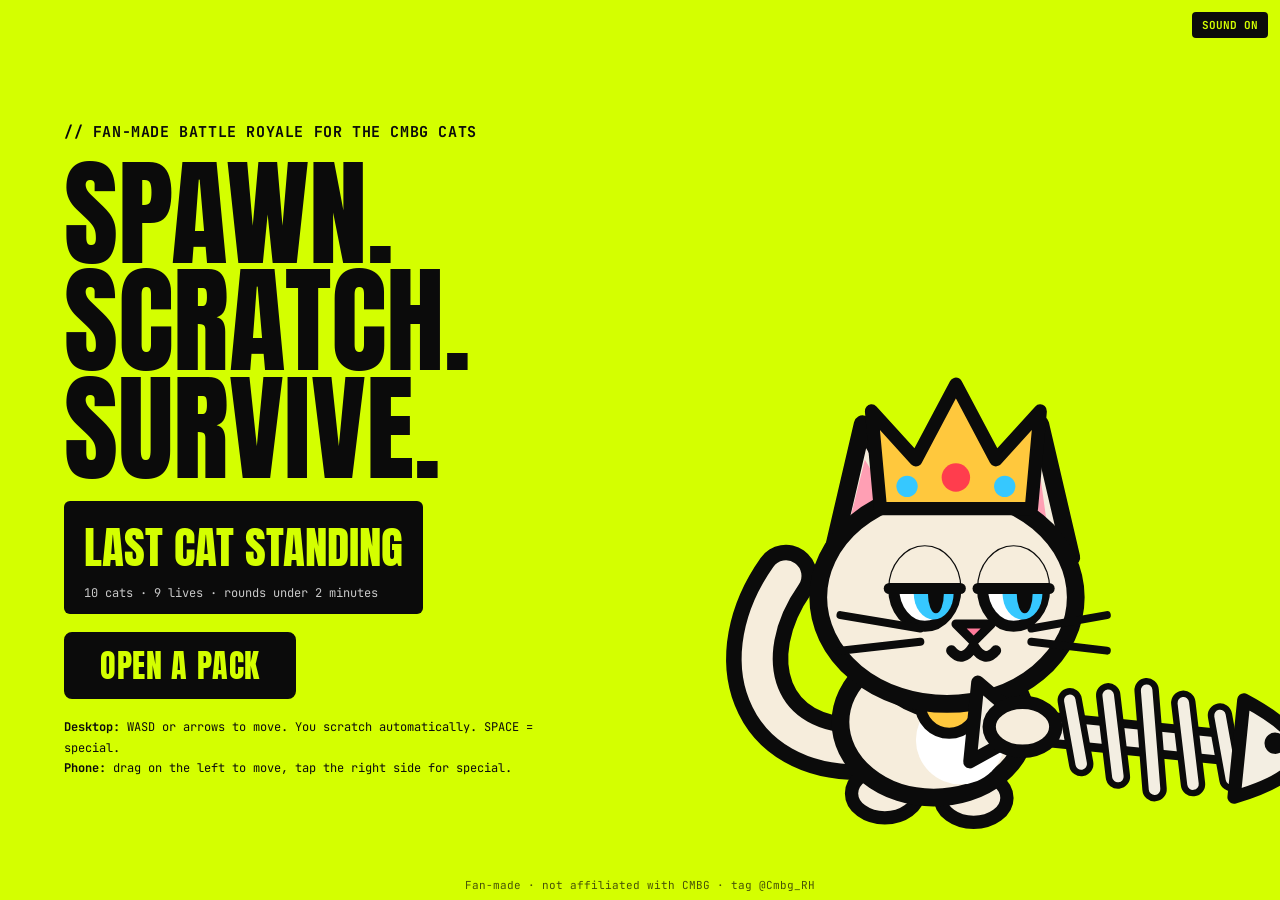
==== index.html @ 91d58e9b "Playable game: pack reveal, drop-in, bots, loot, hazards, zone, share" ====
<!doctype html>
<html lang="en">
<head>
<meta charset="utf-8">
<meta name="viewport" content="width=device-width,initial-scale=1,viewport-fit=cover,user-scalable=no">
<title>Last Cat Standing</title>
<meta name="description" content="Fan-made browser battle royale for the CMBG cats. Open a pack, drop in, be the last cat standing.">
<meta property="og:title" content="CMBG: Last Cat Standing (fan-made)">
<meta property="og:description" content="10 cats. 9 lives. 90-second rounds. Free in your browser, no wallet.">
<meta name="theme-color" content="#0b0b0b">
<link rel="icon" href="data:image/svg+xml,%3Csvg xmlns='http://www.w3.org/2000/svg' viewBox='0 0 64 64'%3E%3Crect width='64' height='64' rx='14' fill='%230b0b0b'/%3E%3Cellipse cx='32' cy='40' rx='12' ry='10' fill='%23d4ff00'/%3E%3Ccircle cx='18' cy='26' r='5' fill='%23d4ff00'/%3E%3Ccircle cx='27' cy='18' r='5' fill='%23d4ff00'/%3E%3Ccircle cx='37' cy='18' r='5' fill='%23d4ff00'/%3E%3Ccircle cx='46' cy='26' r='5' fill='%23d4ff00'/%3E%3C/svg%3E">
<link rel="preconnect" href="https://fonts.googleapis.com">
<link rel="preconnect" href="https://fonts.gstatic.com" crossorigin>
<link href="https://fonts.googleapis.com/css2?family=Anton&family=JetBrains+Mono:wght@500;700&display=swap" rel="stylesheet">
<style>
:root{--lime:#d4ff00;--ink:#0b0b0b;--ink2:#1b1b1b;--muted:#c9c9c9;--red:#ff3d4d;--display:'Anton',Impact,'Arial Narrow',sans-serif;--mono:'JetBrains Mono',Consolas,monospace}
*{box-sizing:border-box}
html,body{margin:0;height:100%;background:var(--ink);color:#fff;overflow:hidden;font-family:var(--mono);-webkit-user-select:none;user-select:none;touch-action:none;-webkit-tap-highlight-color:transparent}
#game{position:fixed;inset:0;width:100vw;height:100vh;display:block}
.screen{position:fixed;inset:0;display:flex;z-index:5}
.hidden{display:none!important}
button{font:inherit}
.btn{font-family:var(--display);font-size:clamp(24px,3.6vh,34px);padding:12px 32px;border-radius:8px;cursor:pointer;border:4px solid var(--ink);letter-spacing:.02em;line-height:1.1}
.btn:active{transform:scale(.96)}
.btn.ink{background:var(--ink);color:var(--lime)}
.btn.lime{background:var(--lime);color:var(--ink);border-color:var(--lime)}
.btn.outline{background:transparent;color:var(--lime);border-color:var(--lime)}
#menu{background:var(--lime);color:var(--ink);overflow:hidden}
.menu-wrap{position:relative;z-index:2;padding:clamp(18px,5vw,72px);display:flex;flex-direction:column;justify-content:center;align-items:flex-start;gap:clamp(10px,2vh,18px);max-width:820px}
.kicker{font-weight:700;font-size:clamp(11px,1.3vw,15px);letter-spacing:.04em}
h1{font-family:var(--display);font-weight:400;font-size:clamp(60px,13vh,168px);line-height:.92;margin:0}
.title-box{background:var(--ink);color:var(--lime);padding:12px 20px;border-radius:6px}
.title-box b{display:block;font-family:var(--display);font-weight:400;font-size:clamp(28px,5vh,54px)}
.title-box span{color:var(--muted);font-size:12px}
.how{font-size:12px;line-height:1.7;margin:0;max-width:520px}
#hero{position:absolute;right:0;bottom:0;width:min(52vw,92vh);height:min(52vw,92vh);z-index:1;pointer-events:none}
.foot{position:absolute;left:0;right:0;bottom:8px;text-align:center;font-size:11px;opacity:.7;z-index:2}
@media (max-aspect-ratio:1/1){
 .menu-wrap{justify-content:flex-start;padding-top:7vh}
 h1{font-size:clamp(52px,15vw,120px)}
 #hero{width:62vw;height:62vw;right:-4vw;bottom:3vh}
}
#pack{background:var(--ink);flex-direction:column;align-items:center;justify-content:center;gap:6px;padding:12px}
#pack h2{font-family:var(--display);font-weight:400;font-size:clamp(32px,6vh,62px);margin:0;color:var(--lime);text-align:center;line-height:1}
#stage{width:min(86vw,54vh);aspect-ratio:600/780;cursor:pointer}
#packInfo{text-align:center;display:flex;flex-direction:column;align-items:center;gap:10px;max-width:460px}
#packInfo p{margin:0;color:var(--muted);font-size:13px;line-height:1.6}
#end{background:rgba(11,11,11,.66);align-items:center;justify-content:center;padding:12px}
.end-card{background:var(--ink2);border:2px solid #2e2e2e;border-radius:14px;padding:clamp(16px,4vw,34px);text-align:center;width:min(94vw,620px)}
#endTitle{font-family:var(--display);font-weight:400;font-size:clamp(42px,9vw,86px);line-height:.95;margin:0}
#endSub{font-family:var(--display);font-weight:400;font-size:clamp(28px,6vw,52px);margin:4px 0 14px;color:var(--lime)}
.stats{display:grid;grid-template-columns:repeat(4,minmax(0,1fr));gap:8px;margin-bottom:12px}
.stat{background:var(--ink);border:1px solid #333;border-radius:8px;padding:10px 8px;text-align:left}
.stat small{display:block;color:var(--muted);font-size:11px;font-weight:700}
.stat b{font-family:var(--display);font-weight:400;font-size:clamp(18px,4vw,32px);white-space:nowrap;overflow:hidden;text-overflow:ellipsis;display:block}
#endCause{color:var(--muted);font-size:13px;margin:0 0 16px;line-height:1.5}
.row{display:flex;gap:10px;justify-content:center;flex-wrap:wrap}
#mute{position:fixed;top:10px;right:10px;z-index:9;background:var(--ink);color:var(--lime);border:2px solid var(--lime);border-radius:6px;padding:6px 10px;font-size:11px;font-weight:700;cursor:pointer}
</style>
</head>
<body>
<canvas id="game"></canvas>

<section id="menu" class="screen">
 <div class="menu-wrap">
  <div class="kicker">// FAN-MADE BATTLE ROYALE FOR THE CMBG CATS</div>
  <h1>SPAWN.<br>SCRATCH.<br>SURVIVE.</h1>
  <div class="title-box"><b>LAST CAT STANDING</b><span>10 cats · 9 lives · rounds under 2 minutes</span></div>
  <button id="btnPlay" class="btn ink">OPEN A PACK</button>
  <p class="how"><b>Desktop:</b> WASD or arrows to move. You scratch automatically. SPACE = special.<br><b>Phone:</b> drag on the left to move, tap the right side for special.</p>
 </div>
 <canvas id="hero"></canvas>
 <div class="foot">Fan-made · not affiliated with CMBG · tag @Cmbg_RH</div>
</section>

<section id="pack" class="screen hidden">
 <h2 id="packTitle">TAP THE PACK</h2>
 <canvas id="stage" width="900" height="1170"></canvas>
 <div id="packInfo" class="hidden">
  <p id="fighterDesc"></p>
  <button id="btnDrop" class="btn lime">DROP IN</button>
 </div>
</section>

<section id="end" class="screen hidden">
 <div class="end-card">
  <h2 id="endTitle"></h2>
  <h3 id="endSub"></h3>
  <div class="stats" id="endStats"></div>
  <p id="endCause"></p>
  <div class="row">
   <button id="btnShare" class="btn lime">SHARE ON X</button>
   <button id="btnAgain" class="btn outline">PLAY AGAIN</button>
  </div>
 </div>
</section>

<button id="mute" aria-label="Toggle sound">SOUND ON</button>
<script src="art.js"></script>
<script src="game.js"></script>
</body>
</html>
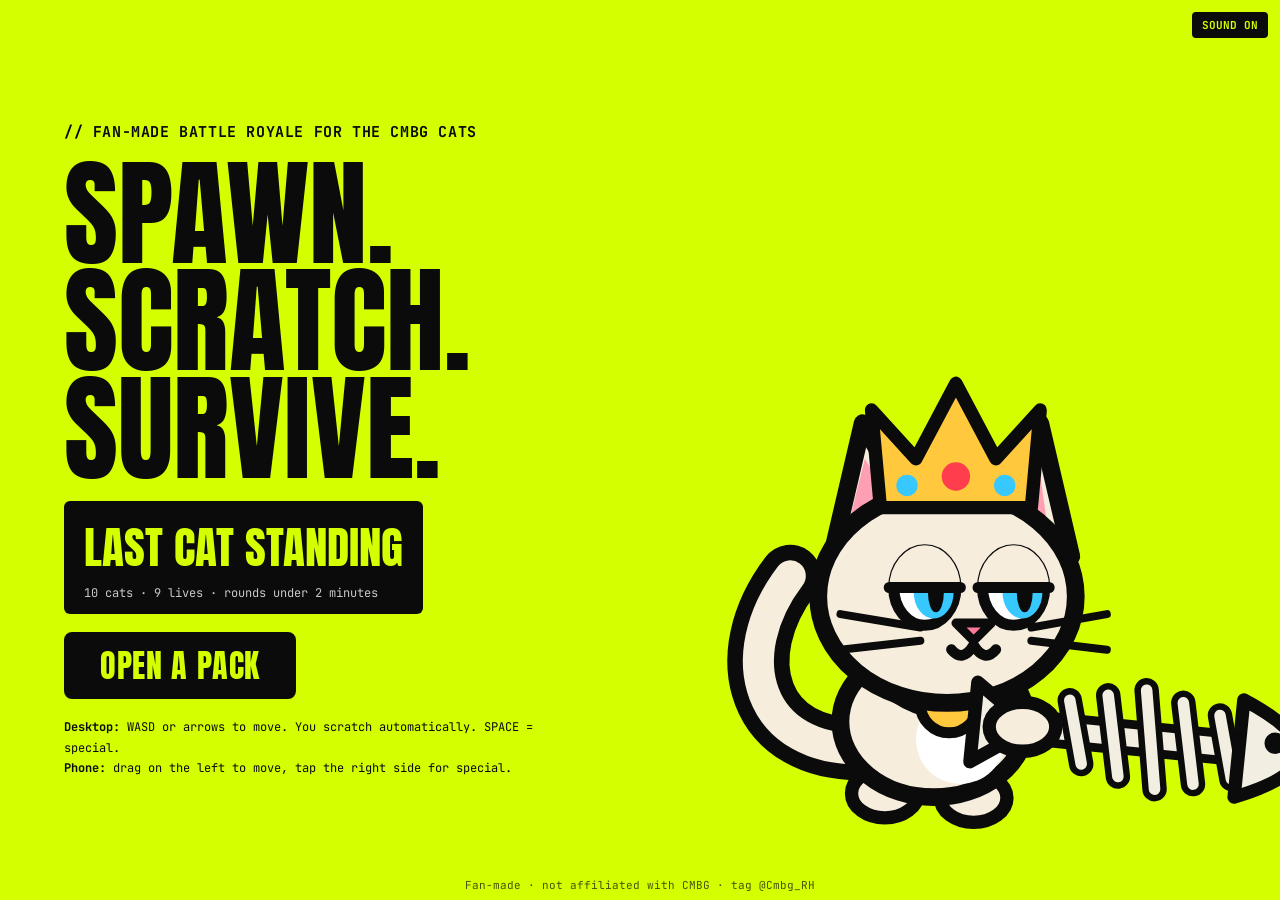
==== commit a59dd1ec: "Add X/OG link preview image and play link" ====
--- a/index.html
+++ b/index.html
@@ -6,7 +6,16 @@
 <title>Last Cat Standing</title>
 <meta name="description" content="Fan-made browser battle royale for the CMBG cats. Open a pack, drop in, be the last cat standing.">
 <meta property="og:title" content="CMBG: Last Cat Standing (fan-made)">
-<meta property="og:description" content="10 cats. 9 lives. 90-second rounds. Free in your browser, no wallet.">
+<meta property="og:description" content="10 cats. 9 lives. Fast rounds. Free in your browser, no wallet.">
+<meta property="og:type" content="website">
+<meta property="og:url" content="https://last-cat-standing.vercel.app/">
+<meta property="og:image" content="https://last-cat-standing.vercel.app/og.png">
+<meta property="og:image:width" content="1200">
+<meta property="og:image:height" content="630">
+<meta name="twitter:card" content="summary_large_image">
+<meta name="twitter:title" content="CMBG: Last Cat Standing (fan-made)">
+<meta name="twitter:description" content="Open a pack, drop in, be the last cat standing. Free in your browser.">
+<meta name="twitter:image" content="https://last-cat-standing.vercel.app/og.png">
 <meta name="theme-color" content="#0b0b0b">
 <link rel="icon" href="data:image/svg+xml,%3Csvg xmlns='http://www.w3.org/2000/svg' viewBox='0 0 64 64'%3E%3Crect width='64' height='64' rx='14' fill='%230b0b0b'/%3E%3Cellipse cx='32' cy='40' rx='12' ry='10' fill='%23d4ff00'/%3E%3Ccircle cx='18' cy='26' r='5' fill='%23d4ff00'/%3E%3Ccircle cx='27' cy='18' r='5' fill='%23d4ff00'/%3E%3Ccircle cx='37' cy='18' r='5' fill='%23d4ff00'/%3E%3Ccircle cx='46' cy='26' r='5' fill='%23d4ff00'/%3E%3C/svg%3E">
 <link rel="preconnect" href="https://fonts.googleapis.com">
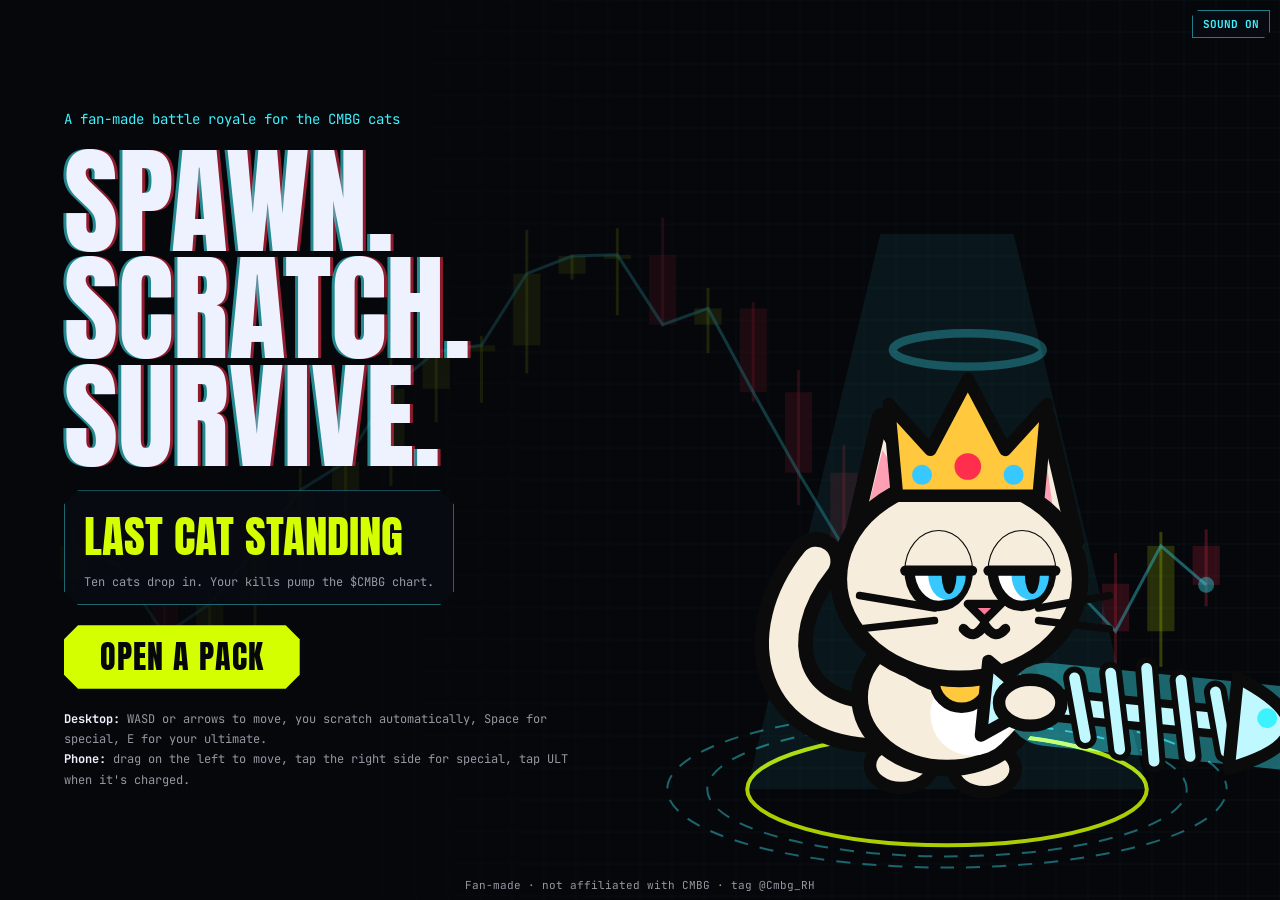
==== commit c262bb8a: "Futuristic redesign: live $CMBG chart arena, drop pods, cyber cats, fighter ultimates, streaks, rada" ====
--- a/index.html
+++ b/index.html
@@ -22,49 +22,51 @@
 <link rel="preconnect" href="https://fonts.gstatic.com" crossorigin>
 <link href="https://fonts.googleapis.com/css2?family=Anton&family=JetBrains+Mono:wght@500;700&display=swap" rel="stylesheet">
 <style>
-:root{--lime:#d4ff00;--ink:#0b0b0b;--ink2:#1b1b1b;--muted:#c9c9c9;--red:#ff3d4d;--display:'Anton',Impact,'Arial Narrow',sans-serif;--mono:'JetBrains Mono',Consolas,monospace}
+:root{--lime:#d4ff00;--void:#06070b;--panel:rgba(8,11,18,.86);--cyan:#3df2ff;--snow:#eef2ff;--muted:rgba(238,242,255,.62);--red:#ff2e4d;--display:'Anton',Impact,'Arial Narrow',sans-serif;--mono:'JetBrains Mono',Consolas,monospace;--cut:polygon(14px 0,calc(100% - 14px) 0,100% 14px,100% calc(100% - 14px),calc(100% - 14px) 100%,14px 100%,0 calc(100% - 14px),0 14px)}
 *{box-sizing:border-box}
-html,body{margin:0;height:100%;background:var(--ink);color:#fff;overflow:hidden;font-family:var(--mono);-webkit-user-select:none;user-select:none;touch-action:none;-webkit-tap-highlight-color:transparent}
+html,body{margin:0;height:100%;background:var(--void);color:var(--snow);overflow:hidden;font-family:var(--mono);-webkit-user-select:none;user-select:none;touch-action:none;-webkit-tap-highlight-color:transparent}
 #game{position:fixed;inset:0;width:100vw;height:100vh;display:block}
 .screen{position:fixed;inset:0;display:flex;z-index:5}
 .hidden{display:none!important}
 button{font:inherit}
-.btn{font-family:var(--display);font-size:clamp(24px,3.6vh,34px);padding:12px 32px;border-radius:8px;cursor:pointer;border:4px solid var(--ink);letter-spacing:.02em;line-height:1.1}
+button:focus-visible{outline:3px solid var(--cyan);outline-offset:4px}
+.btn{font-family:var(--display);font-size:clamp(24px,3.6vh,34px);padding:14px 36px;cursor:pointer;border:0;letter-spacing:.03em;line-height:1.1;clip-path:var(--cut)}
 .btn:active{transform:scale(.96)}
-.btn.ink{background:var(--ink);color:var(--lime)}
-.btn.lime{background:var(--lime);color:var(--ink);border-color:var(--lime)}
-.btn.outline{background:transparent;color:var(--lime);border-color:var(--lime)}
-#menu{background:var(--lime);color:var(--ink);overflow:hidden}
-.menu-wrap{position:relative;z-index:2;padding:clamp(18px,5vw,72px);display:flex;flex-direction:column;justify-content:center;align-items:flex-start;gap:clamp(10px,2vh,18px);max-width:820px}
-.kicker{font-weight:700;font-size:clamp(11px,1.3vw,15px);letter-spacing:.04em}
-h1{font-family:var(--display);font-weight:400;font-size:clamp(60px,13vh,168px);line-height:.92;margin:0}
-.title-box{background:var(--ink);color:var(--lime);padding:12px 20px;border-radius:6px}
-.title-box b{display:block;font-family:var(--display);font-weight:400;font-size:clamp(28px,5vh,54px)}
+.btn.lime,.btn.ink{background:var(--lime);color:var(--void);box-shadow:0 0 0 2px var(--lime) inset}
+.btn.outline{background:transparent;color:var(--lime);box-shadow:0 0 0 3px var(--lime) inset}
+#menu{background:linear-gradient(90deg,rgba(6,7,11,.92) 0,rgba(6,7,11,.6) 55%,rgba(6,7,11,.15) 100%);overflow:hidden}
+.menu-wrap{position:relative;z-index:2;padding:clamp(18px,5vw,72px);display:flex;flex-direction:column;justify-content:center;align-items:flex-start;gap:clamp(12px,2.2vh,20px);max-width:820px}
+.kicker{font-size:clamp(12px,1.3vw,14px);color:var(--cyan)}
+h1{font-family:var(--display);font-weight:400;font-size:clamp(60px,13vh,168px);line-height:.92;margin:0;color:var(--snow);text-shadow:-3px 0 rgba(61,242,255,.55),3px 0 rgba(255,46,77,.55)}
+.title-box{padding:12px 20px 14px;background:var(--panel);clip-path:var(--cut);box-shadow:0 0 0 1px rgba(61,242,255,.4) inset}
+.title-box b{display:block;font-family:var(--display);font-weight:400;font-size:clamp(28px,5vh,54px);color:var(--lime)}
 .title-box span{color:var(--muted);font-size:12px}
-.how{font-size:12px;line-height:1.7;margin:0;max-width:520px}
+.how{font-size:12px;line-height:1.7;margin:0;max-width:520px;color:var(--muted)}
+.how b{color:var(--snow)}
 #hero{position:absolute;right:0;bottom:0;width:min(52vw,92vh);height:min(52vw,92vh);z-index:1;pointer-events:none}
-.foot{position:absolute;left:0;right:0;bottom:8px;text-align:center;font-size:11px;opacity:.7;z-index:2}
+.foot{position:absolute;left:0;right:0;bottom:8px;text-align:center;font-size:11px;color:var(--muted);z-index:2}
 @media (max-aspect-ratio:1/1){
  .menu-wrap{justify-content:flex-start;padding-top:7vh}
  h1{font-size:clamp(52px,15vw,120px)}
  #hero{width:62vw;height:62vw;right:-4vw;bottom:3vh}
 }
-#pack{background:var(--ink);flex-direction:column;align-items:center;justify-content:center;gap:6px;padding:12px}
-#pack h2{font-family:var(--display);font-weight:400;font-size:clamp(32px,6vh,62px);margin:0;color:var(--lime);text-align:center;line-height:1}
+#pack{background:rgba(6,7,11,.55);flex-direction:column;align-items:center;justify-content:center;gap:6px;padding:12px}
+#pack h2{font-family:var(--display);font-weight:400;font-size:clamp(32px,6vh,62px);margin:0;color:var(--lime);text-align:center;line-height:1;text-shadow:-3px 0 rgba(61,242,255,.5),3px 0 rgba(255,46,77,.5)}
 #stage{width:min(86vw,54vh);aspect-ratio:600/780;cursor:pointer}
 #packInfo{text-align:center;display:flex;flex-direction:column;align-items:center;gap:10px;max-width:460px}
 #packInfo p{margin:0;color:var(--muted);font-size:13px;line-height:1.6}
-#end{background:rgba(11,11,11,.66);align-items:center;justify-content:center;padding:12px}
-.end-card{background:var(--ink2);border:2px solid #2e2e2e;border-radius:14px;padding:clamp(16px,4vw,34px);text-align:center;width:min(94vw,620px)}
-#endTitle{font-family:var(--display);font-weight:400;font-size:clamp(42px,9vw,86px);line-height:.95;margin:0}
-#endSub{font-family:var(--display);font-weight:400;font-size:clamp(28px,6vw,52px);margin:4px 0 14px;color:var(--lime)}
-.stats{display:grid;grid-template-columns:repeat(4,minmax(0,1fr));gap:8px;margin-bottom:12px}
-.stat{background:var(--ink);border:1px solid #333;border-radius:8px;padding:10px 8px;text-align:left}
-.stat small{display:block;color:var(--muted);font-size:11px;font-weight:700}
-.stat b{font-family:var(--display);font-weight:400;font-size:clamp(18px,4vw,32px);white-space:nowrap;overflow:hidden;text-overflow:ellipsis;display:block}
-#endCause{color:var(--muted);font-size:13px;margin:0 0 16px;line-height:1.5}
+#end{background:rgba(6,7,11,.6);align-items:center;justify-content:center;padding:12px}
+.end-card{background:var(--panel);clip-path:var(--cut);box-shadow:0 0 0 1px rgba(61,242,255,.4) inset;padding:clamp(18px,4vw,36px);text-align:center;width:min(94vw,620px)}
+#endTitle{font-family:var(--display);font-weight:400;font-size:clamp(42px,9vw,86px);line-height:.95;margin:0;text-shadow:-3px 0 rgba(61,242,255,.55),3px 0 rgba(255,46,77,.55)}
+#endSub{font-family:var(--display);font-weight:400;font-size:clamp(28px,6vw,52px);margin:4px 0 16px;color:var(--lime)}
+.stats{display:grid;grid-template-columns:repeat(4,minmax(0,1fr));gap:8px;margin-bottom:14px}
+.stat{background:rgba(61,242,255,.05);border-top:2px solid rgba(61,242,255,.5);padding:10px 8px;text-align:left}
+.stat small{display:block;color:var(--muted);font-size:11px}
+.stat b{font-family:var(--display);font-weight:400;font-size:clamp(18px,4vw,30px);white-space:nowrap;overflow:hidden;text-overflow:ellipsis;display:block}
+#endCause{color:var(--muted);font-size:13px;margin:0 0 18px;line-height:1.5}
 .row{display:flex;gap:10px;justify-content:center;flex-wrap:wrap}
-#mute{position:fixed;top:10px;right:10px;z-index:9;background:var(--ink);color:var(--lime);border:2px solid var(--lime);border-radius:6px;padding:6px 10px;font-size:11px;font-weight:700;cursor:pointer}
+#mute{position:fixed;top:10px;right:10px;z-index:9;background:var(--panel);color:var(--cyan);border:0;box-shadow:0 0 0 1px rgba(61,242,255,.5) inset;padding:7px 11px;font-size:11px;font-weight:700;cursor:pointer;clip-path:polygon(6px 0,100% 0,100% calc(100% - 6px),calc(100% - 6px) 100%,0 100%,0 6px)}
+@media (prefers-reduced-motion:reduce){*{animation:none!important;transition:none!important}}
 </style>
 </head>
 <body>
@@ -72,11 +74,11 @@
 
 <section id="menu" class="screen">
  <div class="menu-wrap">
-  <div class="kicker">// FAN-MADE BATTLE ROYALE FOR THE CMBG CATS</div>
+  <div class="kicker">A fan-made battle royale for the CMBG cats</div>
   <h1>SPAWN.<br>SCRATCH.<br>SURVIVE.</h1>
-  <div class="title-box"><b>LAST CAT STANDING</b><span>10 cats · 9 lives · rounds under 2 minutes</span></div>
-  <button id="btnPlay" class="btn ink">OPEN A PACK</button>
-  <p class="how"><b>Desktop:</b> WASD or arrows to move. You scratch automatically. SPACE = special.<br><b>Phone:</b> drag on the left to move, tap the right side for special.</p>
+  <div class="title-box"><b>LAST CAT STANDING</b><span>Ten cats drop in. Your kills pump the $CMBG chart.</span></div>
+  <button id="btnPlay" class="btn lime">OPEN A PACK</button>
+  <p class="how"><b>Desktop:</b> WASD or arrows to move, you scratch automatically, Space for special, E for your ultimate.<br><b>Phone:</b> drag on the left to move, tap the right side for special, tap ULT when it's charged.</p>
  </div>
  <canvas id="hero"></canvas>
  <div class="foot">Fan-made · not affiliated with CMBG · tag @Cmbg_RH</div>
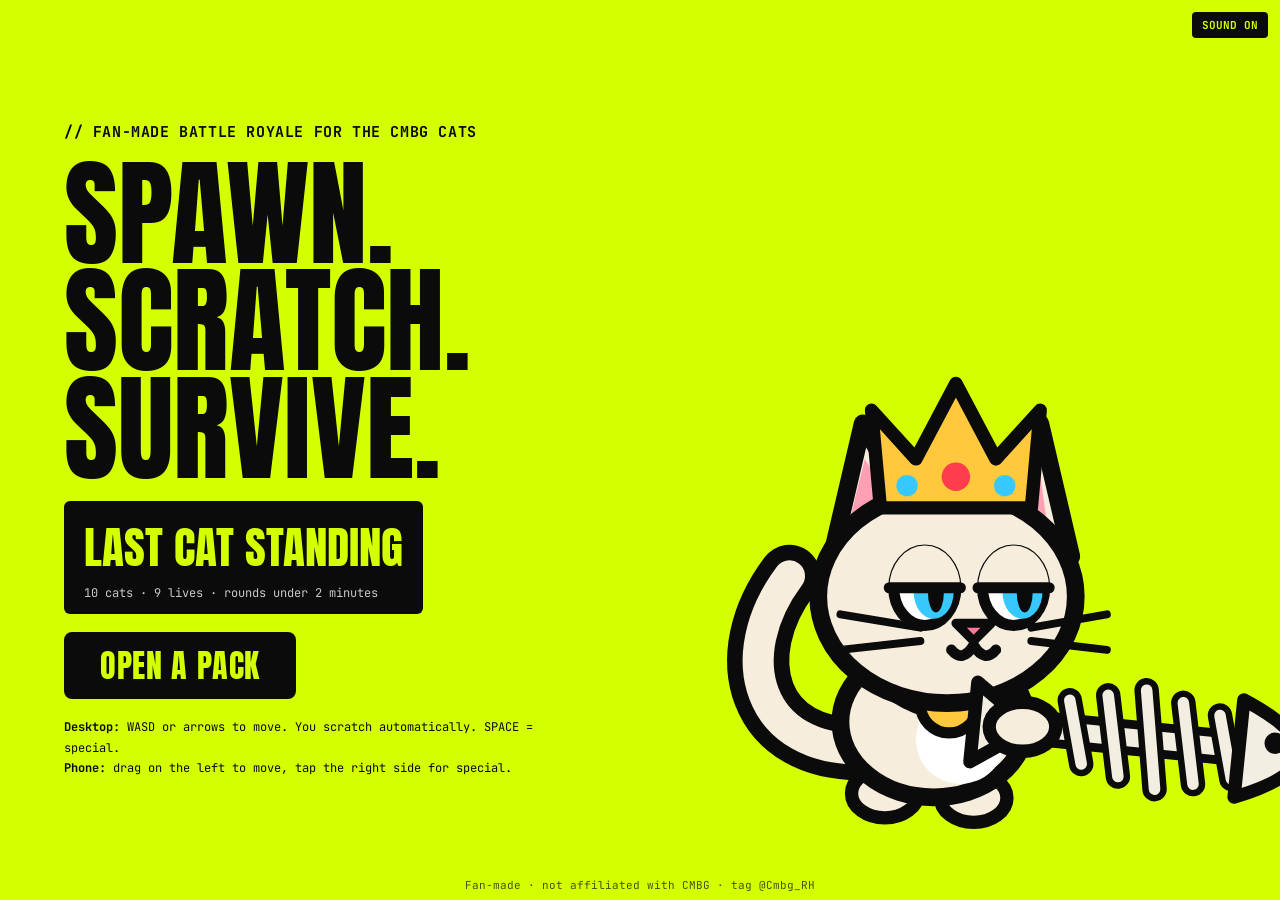
==== commit fe098849: "Revert "Futuristic redesign: live $CMBG chart arena, drop pods, cyber cats, fighter ultimates, strea" ====
--- a/index.html
+++ b/index.html
@@ -22,51 +22,49 @@
 <link rel="preconnect" href="https://fonts.gstatic.com" crossorigin>
 <link href="https://fonts.googleapis.com/css2?family=Anton&family=JetBrains+Mono:wght@500;700&display=swap" rel="stylesheet">
 <style>
-:root{--lime:#d4ff00;--void:#06070b;--panel:rgba(8,11,18,.86);--cyan:#3df2ff;--snow:#eef2ff;--muted:rgba(238,242,255,.62);--red:#ff2e4d;--display:'Anton',Impact,'Arial Narrow',sans-serif;--mono:'JetBrains Mono',Consolas,monospace;--cut:polygon(14px 0,calc(100% - 14px) 0,100% 14px,100% calc(100% - 14px),calc(100% - 14px) 100%,14px 100%,0 calc(100% - 14px),0 14px)}
+:root{--lime:#d4ff00;--ink:#0b0b0b;--ink2:#1b1b1b;--muted:#c9c9c9;--red:#ff3d4d;--display:'Anton',Impact,'Arial Narrow',sans-serif;--mono:'JetBrains Mono',Consolas,monospace}
 *{box-sizing:border-box}
-html,body{margin:0;height:100%;background:var(--void);color:var(--snow);overflow:hidden;font-family:var(--mono);-webkit-user-select:none;user-select:none;touch-action:none;-webkit-tap-highlight-color:transparent}
+html,body{margin:0;height:100%;background:var(--ink);color:#fff;overflow:hidden;font-family:var(--mono);-webkit-user-select:none;user-select:none;touch-action:none;-webkit-tap-highlight-color:transparent}
 #game{position:fixed;inset:0;width:100vw;height:100vh;display:block}
 .screen{position:fixed;inset:0;display:flex;z-index:5}
 .hidden{display:none!important}
 button{font:inherit}
-button:focus-visible{outline:3px solid var(--cyan);outline-offset:4px}
-.btn{font-family:var(--display);font-size:clamp(24px,3.6vh,34px);padding:14px 36px;cursor:pointer;border:0;letter-spacing:.03em;line-height:1.1;clip-path:var(--cut)}
+.btn{font-family:var(--display);font-size:clamp(24px,3.6vh,34px);padding:12px 32px;border-radius:8px;cursor:pointer;border:4px solid var(--ink);letter-spacing:.02em;line-height:1.1}
 .btn:active{transform:scale(.96)}
-.btn.lime,.btn.ink{background:var(--lime);color:var(--void);box-shadow:0 0 0 2px var(--lime) inset}
-.btn.outline{background:transparent;color:var(--lime);box-shadow:0 0 0 3px var(--lime) inset}
-#menu{background:linear-gradient(90deg,rgba(6,7,11,.92) 0,rgba(6,7,11,.6) 55%,rgba(6,7,11,.15) 100%);overflow:hidden}
-.menu-wrap{position:relative;z-index:2;padding:clamp(18px,5vw,72px);display:flex;flex-direction:column;justify-content:center;align-items:flex-start;gap:clamp(12px,2.2vh,20px);max-width:820px}
-.kicker{font-size:clamp(12px,1.3vw,14px);color:var(--cyan)}
-h1{font-family:var(--display);font-weight:400;font-size:clamp(60px,13vh,168px);line-height:.92;margin:0;color:var(--snow);text-shadow:-3px 0 rgba(61,242,255,.55),3px 0 rgba(255,46,77,.55)}
-.title-box{padding:12px 20px 14px;background:var(--panel);clip-path:var(--cut);box-shadow:0 0 0 1px rgba(61,242,255,.4) inset}
-.title-box b{display:block;font-family:var(--display);font-weight:400;font-size:clamp(28px,5vh,54px);color:var(--lime)}
+.btn.ink{background:var(--ink);color:var(--lime)}
+.btn.lime{background:var(--lime);color:var(--ink);border-color:var(--lime)}
+.btn.outline{background:transparent;color:var(--lime);border-color:var(--lime)}
+#menu{background:var(--lime);color:var(--ink);overflow:hidden}
+.menu-wrap{position:relative;z-index:2;padding:clamp(18px,5vw,72px);display:flex;flex-direction:column;justify-content:center;align-items:flex-start;gap:clamp(10px,2vh,18px);max-width:820px}
+.kicker{font-weight:700;font-size:clamp(11px,1.3vw,15px);letter-spacing:.04em}
+h1{font-family:var(--display);font-weight:400;font-size:clamp(60px,13vh,168px);line-height:.92;margin:0}
+.title-box{background:var(--ink);color:var(--lime);padding:12px 20px;border-radius:6px}
+.title-box b{display:block;font-family:var(--display);font-weight:400;font-size:clamp(28px,5vh,54px)}
 .title-box span{color:var(--muted);font-size:12px}
-.how{font-size:12px;line-height:1.7;margin:0;max-width:520px;color:var(--muted)}
-.how b{color:var(--snow)}
+.how{font-size:12px;line-height:1.7;margin:0;max-width:520px}
 #hero{position:absolute;right:0;bottom:0;width:min(52vw,92vh);height:min(52vw,92vh);z-index:1;pointer-events:none}
-.foot{position:absolute;left:0;right:0;bottom:8px;text-align:center;font-size:11px;color:var(--muted);z-index:2}
+.foot{position:absolute;left:0;right:0;bottom:8px;text-align:center;font-size:11px;opacity:.7;z-index:2}
 @media (max-aspect-ratio:1/1){
  .menu-wrap{justify-content:flex-start;padding-top:7vh}
  h1{font-size:clamp(52px,15vw,120px)}
  #hero{width:62vw;height:62vw;right:-4vw;bottom:3vh}
 }
-#pack{background:rgba(6,7,11,.55);flex-direction:column;align-items:center;justify-content:center;gap:6px;padding:12px}
-#pack h2{font-family:var(--display);font-weight:400;font-size:clamp(32px,6vh,62px);margin:0;color:var(--lime);text-align:center;line-height:1;text-shadow:-3px 0 rgba(61,242,255,.5),3px 0 rgba(255,46,77,.5)}
+#pack{background:var(--ink);flex-direction:column;align-items:center;justify-content:center;gap:6px;padding:12px}
+#pack h2{font-family:var(--display);font-weight:400;font-size:clamp(32px,6vh,62px);margin:0;color:var(--lime);text-align:center;line-height:1}
 #stage{width:min(86vw,54vh);aspect-ratio:600/780;cursor:pointer}
 #packInfo{text-align:center;display:flex;flex-direction:column;align-items:center;gap:10px;max-width:460px}
 #packInfo p{margin:0;color:var(--muted);font-size:13px;line-height:1.6}
-#end{background:rgba(6,7,11,.6);align-items:center;justify-content:center;padding:12px}
-.end-card{background:var(--panel);clip-path:var(--cut);box-shadow:0 0 0 1px rgba(61,242,255,.4) inset;padding:clamp(18px,4vw,36px);text-align:center;width:min(94vw,620px)}
-#endTitle{font-family:var(--display);font-weight:400;font-size:clamp(42px,9vw,86px);line-height:.95;margin:0;text-shadow:-3px 0 rgba(61,242,255,.55),3px 0 rgba(255,46,77,.55)}
-#endSub{font-family:var(--display);font-weight:400;font-size:clamp(28px,6vw,52px);margin:4px 0 16px;color:var(--lime)}
-.stats{display:grid;grid-template-columns:repeat(4,minmax(0,1fr));gap:8px;margin-bottom:14px}
-.stat{background:rgba(61,242,255,.05);border-top:2px solid rgba(61,242,255,.5);padding:10px 8px;text-align:left}
-.stat small{display:block;color:var(--muted);font-size:11px}
-.stat b{font-family:var(--display);font-weight:400;font-size:clamp(18px,4vw,30px);white-space:nowrap;overflow:hidden;text-overflow:ellipsis;display:block}
-#endCause{color:var(--muted);font-size:13px;margin:0 0 18px;line-height:1.5}
+#end{background:rgba(11,11,11,.66);align-items:center;justify-content:center;padding:12px}
+.end-card{background:var(--ink2);border:2px solid #2e2e2e;border-radius:14px;padding:clamp(16px,4vw,34px);text-align:center;width:min(94vw,620px)}
+#endTitle{font-family:var(--display);font-weight:400;font-size:clamp(42px,9vw,86px);line-height:.95;margin:0}
+#endSub{font-family:var(--display);font-weight:400;font-size:clamp(28px,6vw,52px);margin:4px 0 14px;color:var(--lime)}
+.stats{display:grid;grid-template-columns:repeat(4,minmax(0,1fr));gap:8px;margin-bottom:12px}
+.stat{background:var(--ink);border:1px solid #333;border-radius:8px;padding:10px 8px;text-align:left}
+.stat small{display:block;color:var(--muted);font-size:11px;font-weight:700}
+.stat b{font-family:var(--display);font-weight:400;font-size:clamp(18px,4vw,32px);white-space:nowrap;overflow:hidden;text-overflow:ellipsis;display:block}
+#endCause{color:var(--muted);font-size:13px;margin:0 0 16px;line-height:1.5}
 .row{display:flex;gap:10px;justify-content:center;flex-wrap:wrap}
-#mute{position:fixed;top:10px;right:10px;z-index:9;background:var(--panel);color:var(--cyan);border:0;box-shadow:0 0 0 1px rgba(61,242,255,.5) inset;padding:7px 11px;font-size:11px;font-weight:700;cursor:pointer;clip-path:polygon(6px 0,100% 0,100% calc(100% - 6px),calc(100% - 6px) 100%,0 100%,0 6px)}
-@media (prefers-reduced-motion:reduce){*{animation:none!important;transition:none!important}}
+#mute{position:fixed;top:10px;right:10px;z-index:9;background:var(--ink);color:var(--lime);border:2px solid var(--lime);border-radius:6px;padding:6px 10px;font-size:11px;font-weight:700;cursor:pointer}
 </style>
 </head>
 <body>
@@ -74,11 +72,11 @@
 
 <section id="menu" class="screen">
  <div class="menu-wrap">
-  <div class="kicker">A fan-made battle royale for the CMBG cats</div>
+  <div class="kicker">// FAN-MADE BATTLE ROYALE FOR THE CMBG CATS</div>
   <h1>SPAWN.<br>SCRATCH.<br>SURVIVE.</h1>
-  <div class="title-box"><b>LAST CAT STANDING</b><span>Ten cats drop in. Your kills pump the $CMBG chart.</span></div>
-  <button id="btnPlay" class="btn lime">OPEN A PACK</button>
-  <p class="how"><b>Desktop:</b> WASD or arrows to move, you scratch automatically, Space for special, E for your ultimate.<br><b>Phone:</b> drag on the left to move, tap the right side for special, tap ULT when it's charged.</p>
+  <div class="title-box"><b>LAST CAT STANDING</b><span>10 cats · 9 lives · rounds under 2 minutes</span></div>
+  <button id="btnPlay" class="btn ink">OPEN A PACK</button>
+  <p class="how"><b>Desktop:</b> WASD or arrows to move. You scratch automatically. SPACE = special.<br><b>Phone:</b> drag on the left to move, tap the right side for special.</p>
  </div>
  <canvas id="hero"></canvas>
  <div class="foot">Fan-made · not affiliated with CMBG · tag @Cmbg_RH</div>
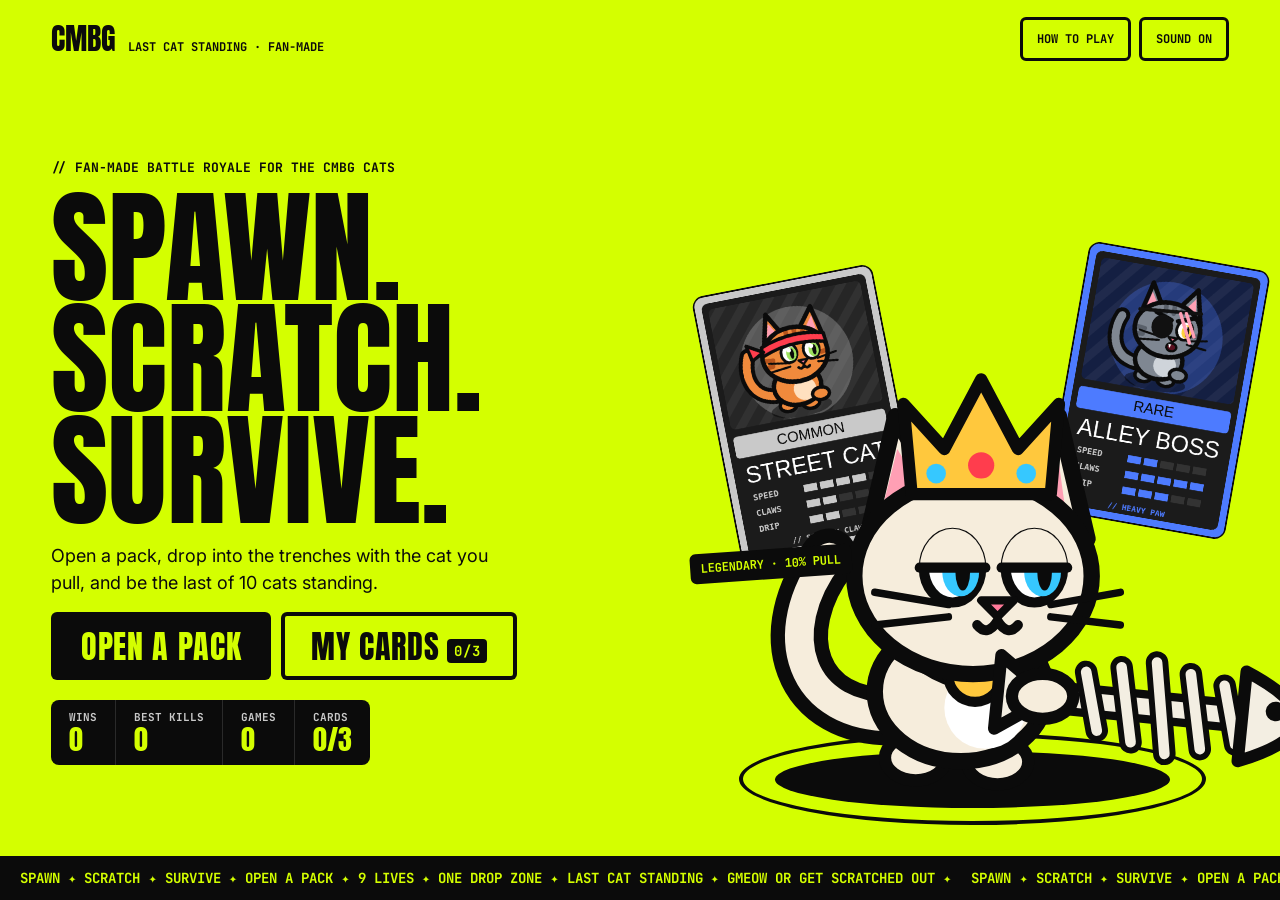
==== commit e743af7e: "UI redesign in brand style: menu record, my cards, pause, results; action bar with pounce/item/ultim" ====
--- a/index.html
+++ b/index.html
@@ -20,66 +20,199 @@
 <link rel="icon" href="data:image/svg+xml,%3Csvg xmlns='http://www.w3.org/2000/svg' viewBox='0 0 64 64'%3E%3Crect width='64' height='64' rx='14' fill='%230b0b0b'/%3E%3Cellipse cx='32' cy='40' rx='12' ry='10' fill='%23d4ff00'/%3E%3Ccircle cx='18' cy='26' r='5' fill='%23d4ff00'/%3E%3Ccircle cx='27' cy='18' r='5' fill='%23d4ff00'/%3E%3Ccircle cx='37' cy='18' r='5' fill='%23d4ff00'/%3E%3Ccircle cx='46' cy='26' r='5' fill='%23d4ff00'/%3E%3C/svg%3E">
 <link rel="preconnect" href="https://fonts.googleapis.com">
 <link rel="preconnect" href="https://fonts.gstatic.com" crossorigin>
-<link href="https://fonts.googleapis.com/css2?family=Anton&family=JetBrains+Mono:wght@500;700&display=swap" rel="stylesheet">
+<link href="https://fonts.googleapis.com/css2?family=Anton&family=Inter:wght@400;600&family=JetBrains+Mono:wght@500;700&display=swap" rel="stylesheet">
 <style>
-:root{--lime:#d4ff00;--ink:#0b0b0b;--ink2:#1b1b1b;--muted:#c9c9c9;--red:#ff3d4d;--display:'Anton',Impact,'Arial Narrow',sans-serif;--mono:'JetBrains Mono',Consolas,monospace}
+:root{--lime:#d4ff00;--ink:#0b0b0b;--ink2:#1b1b1b;--line:#2e2e2e;--muted:#c9c9c9;--red:#ff3d4d;--gold:#ffc83d;--display:'Anton',Impact,'Arial Narrow',sans-serif;--mono:'JetBrains Mono',Consolas,monospace;--body:'Inter',system-ui,sans-serif}
 *{box-sizing:border-box}
 html,body{margin:0;height:100%;background:var(--ink);color:#fff;overflow:hidden;font-family:var(--mono);-webkit-user-select:none;user-select:none;touch-action:none;-webkit-tap-highlight-color:transparent}
 #game{position:fixed;inset:0;width:100vw;height:100vh;display:block}
 .screen{position:fixed;inset:0;display:flex;z-index:5}
 .hidden{display:none!important}
-button{font:inherit}
-.btn{font-family:var(--display);font-size:clamp(24px,3.6vh,34px);padding:12px 32px;border-radius:8px;cursor:pointer;border:4px solid var(--ink);letter-spacing:.02em;line-height:1.1}
+button{font:inherit;cursor:pointer}
+button:focus-visible{outline:3px solid var(--lime);outline-offset:3px}
+#menu button:focus-visible,.pause-main button:focus-visible{outline-color:var(--ink)}
+.btn{font-family:var(--display);font-size:clamp(20px,3vh,26px);height:clamp(48px,7vh,56px);padding:0 24px;border-radius:6px;border:0;letter-spacing:.02em;white-space:nowrap}
+.btn.big{font-size:clamp(24px,4vh,32px);height:clamp(56px,9vh,68px);padding:0 30px}
 .btn:active{transform:scale(.96)}
 .btn.ink{background:var(--ink);color:var(--lime)}
-.btn.lime{background:var(--lime);color:var(--ink);border-color:var(--lime)}
-.btn.outline{background:transparent;color:var(--lime);border-color:var(--lime)}
-#menu{background:var(--lime);color:var(--ink);overflow:hidden}
-.menu-wrap{position:relative;z-index:2;padding:clamp(18px,5vw,72px);display:flex;flex-direction:column;justify-content:center;align-items:flex-start;gap:clamp(10px,2vh,18px);max-width:820px}
-.kicker{font-weight:700;font-size:clamp(11px,1.3vw,15px);letter-spacing:.04em}
-h1{font-family:var(--display);font-weight:400;font-size:clamp(60px,13vh,168px);line-height:.92;margin:0}
-.title-box{background:var(--ink);color:var(--lime);padding:12px 20px;border-radius:6px}
-.title-box b{display:block;font-family:var(--display);font-weight:400;font-size:clamp(28px,5vh,54px)}
-.title-box span{color:var(--muted);font-size:12px}
-.how{font-size:12px;line-height:1.7;margin:0;max-width:520px}
-#hero{position:absolute;right:0;bottom:0;width:min(52vw,92vh);height:min(52vw,92vh);z-index:1;pointer-events:none}
-.foot{position:absolute;left:0;right:0;bottom:8px;text-align:center;font-size:11px;opacity:.7;z-index:2}
+.btn.lime{background:var(--lime);color:var(--ink)}
+.btn.outline-ink{background:transparent;color:var(--ink);box-shadow:inset 0 0 0 3px var(--ink)}
+.btn.outline-w{background:transparent;color:#fff;box-shadow:inset 0 0 0 3px #fff}
+.btn.outline-l{background:transparent;color:var(--lime);box-shadow:inset 0 0 0 3px var(--lime)}
+.btn.outline-g{background:transparent;color:var(--gold);box-shadow:inset 0 0 0 3px var(--gold)}
+.kicker{font-family:var(--mono);font-weight:700;font-size:13px}
+.kicker.lime{color:var(--lime)}
+
+#menu{background:var(--lime);color:var(--ink);overflow:hidden;font-family:var(--body)}
+.topbar{position:absolute;left:0;right:0;top:0;padding:16px clamp(16px,4vw,56px);display:flex;justify-content:space-between;align-items:center;z-index:3}
+.brand{display:flex;align-items:baseline;gap:12px}
+.brand b{font-family:var(--display);font-weight:400;font-size:30px}
+.brand span{font-family:var(--mono);font-size:12px;font-weight:700}
+.tb-btns{display:flex;gap:8px}
+.chip{height:44px;padding:0 14px;background:transparent;border:3px solid var(--ink);border-radius:6px;font-family:var(--mono);font-size:12px;font-weight:700;color:var(--ink)}
+.menu-wrap{position:relative;z-index:2;padding:84px clamp(16px,4vw,56px) 60px;display:flex;flex-direction:column;justify-content:center;align-items:flex-start;gap:clamp(10px,2vh,16px);max-width:700px}
+h1{font-family:var(--display);font-weight:400;font-size:clamp(56px,15vh,124px);line-height:.9;margin:0}
+.lede{margin:0;max-width:470px;font-size:clamp(15px,2.3vh,18px);line-height:1.5}
+.cta{display:flex;gap:10px;flex-wrap:wrap}
+#btnCards{box-shadow:inset 0 0 0 4px var(--ink)}
+.badge-ink{font-family:var(--mono);font-size:14px;font-weight:700;background:var(--ink);color:var(--lime);padding:3px 7px;border-radius:4px;margin-left:8px;vertical-align:4px}
+.record{display:flex;background:var(--ink);border-radius:8px;overflow:hidden;margin-top:4px}
+.record div{padding:10px 18px;border-right:1px solid #2a2a2a;display:flex;flex-direction:column}
+.record div:last-child{border-right:0}
+.record small{font-family:var(--mono);font-size:11px;font-weight:700;color:var(--muted)}
+.record b{font-family:var(--display);font-weight:400;font-size:28px;color:var(--lime);line-height:1.1}
+.hero{position:absolute;right:0;bottom:44px;width:min(48vw,84vh);height:min(48vw,84vh);z-index:1;pointer-events:none}
+.hero canvas{position:absolute;inset:0;width:100%;height:100%}
+.mcard{position:absolute;width:30%;border-radius:12px}
+.mcard.a{left:8%;top:6%;transform:rotate(-11deg)}
+.mcard.b{right:5%;top:2%;transform:rotate(10deg)}
+.hero .ring{position:absolute;left:12%;right:12%;bottom:5%;height:15%;border:4px solid var(--ink);border-radius:50%}
+.hero .ring::after{content:'';position:absolute;left:7%;right:7%;top:16%;bottom:16%;background:var(--ink);border-radius:50%}
+.sticker{position:absolute;left:4%;top:50%;background:var(--ink);color:var(--lime);font-family:var(--mono);font-size:12px;font-weight:700;padding:7px 11px;border-radius:6px;transform:rotate(-4deg)}
+.marquee{position:absolute;left:0;right:0;bottom:0;height:44px;background:var(--ink);color:var(--lime);display:flex;align-items:center;overflow:hidden;white-space:nowrap;font-family:var(--mono);font-size:14px;font-weight:700;z-index:3}
+.mq{flex-shrink:0;padding-left:20px;animation:mq 36s linear infinite}
+@keyframes mq{to{transform:translateX(-100%)}}
+@media (prefers-reduced-motion:reduce){.mq{animation:none}}
 @media (max-aspect-ratio:1/1){
- .menu-wrap{justify-content:flex-start;padding-top:7vh}
- h1{font-size:clamp(52px,15vw,120px)}
- #hero{width:62vw;height:62vw;right:-4vw;bottom:3vh}
+ .menu-wrap{justify-content:flex-start;padding-top:80px}
+ h1{font-size:clamp(52px,15vw,110px)}
+ .hero{width:64vw;height:64vw;right:-4vw}
+ .record div{padding:8px 12px}.record b{font-size:22px}
+ .brand span,.sticker{display:none}
 }
+
 #pack{background:var(--ink);flex-direction:column;align-items:center;justify-content:center;gap:6px;padding:12px}
 #pack h2{font-family:var(--display);font-weight:400;font-size:clamp(32px,6vh,62px);margin:0;color:var(--lime);text-align:center;line-height:1}
 #stage{width:min(86vw,54vh);aspect-ratio:600/780;cursor:pointer}
 #packInfo{text-align:center;display:flex;flex-direction:column;align-items:center;gap:10px;max-width:460px}
 #packInfo p{margin:0;color:var(--muted);font-size:13px;line-height:1.6}
-#end{background:rgba(11,11,11,.66);align-items:center;justify-content:center;padding:12px}
-.end-card{background:var(--ink2);border:2px solid #2e2e2e;border-radius:14px;padding:clamp(16px,4vw,34px);text-align:center;width:min(94vw,620px)}
-#endTitle{font-family:var(--display);font-weight:400;font-size:clamp(42px,9vw,86px);line-height:.95;margin:0}
-#endSub{font-family:var(--display);font-weight:400;font-size:clamp(28px,6vw,52px);margin:4px 0 14px;color:var(--lime)}
-.stats{display:grid;grid-template-columns:repeat(4,minmax(0,1fr));gap:8px;margin-bottom:12px}
-.stat{background:var(--ink);border:1px solid #333;border-radius:8px;padding:10px 8px;text-align:left}
-.stat small{display:block;color:var(--muted);font-size:11px;font-weight:700}
-.stat b{font-family:var(--display);font-weight:400;font-size:clamp(18px,4vw,32px);white-space:nowrap;overflow:hidden;text-overflow:ellipsis;display:block}
-#endCause{color:var(--muted);font-size:13px;margin:0 0 16px;line-height:1.5}
-.row{display:flex;gap:10px;justify-content:center;flex-wrap:wrap}
-#mute{position:fixed;top:10px;right:10px;z-index:9;background:var(--ink);color:var(--lime);border:2px solid var(--lime);border-radius:6px;padding:6px 10px;font-size:11px;font-weight:700;cursor:pointer}
+
+#cards{background:var(--ink);color:#fff;font-family:var(--body);overflow-y:auto;touch-action:pan-y;display:block}
+.cards-wrap{max-width:1180px;margin:0 auto;padding:clamp(20px,5vh,40px) clamp(16px,4vw,48px) 36px}
+.cards-head{display:flex;justify-content:space-between;align-items:flex-end;gap:16px;flex-wrap:wrap}
+.cards-head h2{margin:6px 0;font-family:var(--display);font-weight:400;font-size:clamp(36px,7vh,64px);line-height:1}
+.cards-head p{margin:0;color:var(--muted);font-size:15px;max-width:560px;line-height:1.5}
+.card-grid{display:grid;grid-template-columns:repeat(auto-fit,minmax(300px,1fr));gap:26px 24px;margin-top:30px}
+.fcol{display:flex;flex-direction:column;gap:12px}
+.fcard{background:var(--ink2);border:3px solid var(--line);border-radius:12px;padding:16px;display:flex;gap:14px;position:relative;cursor:pointer;flex:1}
+.fcard.sel{border-color:var(--lime)}
+.fcard.locked{background:#141414;border-style:dashed;border-color:#3a3a3a;cursor:default}
+.badge{position:absolute;top:-12px;left:16px;background:var(--lime);color:var(--ink);font-family:var(--mono);font-size:11px;font-weight:700;padding:3px 8px;border-radius:4px}
+.fimg{position:relative;width:128px;flex-shrink:0}
+.fimg img{width:128px;display:block;border-radius:10px}
+.fcard.locked .fimg img{filter:brightness(.18) grayscale(1)}
+.fimg .q{position:absolute;inset:0;display:flex;align-items:center;justify-content:center;font-family:var(--display);font-size:72px;color:var(--gold)}
+.finfo{display:flex;flex-direction:column;gap:6px;min-width:0}
+.finfo small{font-family:var(--mono);font-size:11px;font-weight:700}
+.finfo b{font-family:var(--display);font-weight:400;font-size:26px;line-height:1}
+.finfo p{margin:0;font-size:13px;line-height:1.45;color:var(--muted)}
+.finfo em{font-style:normal;font-family:var(--display);font-size:19px}
+.finfo .u{margin-top:4px}
+.fcol .btn{width:100%}
+.cards-foot{display:flex;justify-content:space-between;flex-wrap:wrap;gap:8px;margin-top:26px;font-family:var(--mono);font-size:12px;font-weight:700;color:var(--muted)}
+
+#pause,#help{background:rgba(11,11,11,.8);align-items:center;justify-content:center;padding:16px;overflow-y:auto;touch-action:pan-y}
+.pause-wrap{display:flex;gap:24px;flex-wrap:wrap;justify-content:center;align-items:stretch;max-width:980px;margin:auto}
+.pause-main{background:var(--lime);color:var(--ink);border-radius:12px;padding:30px;width:min(100%,440px);display:flex;flex-direction:column;gap:12px}
+.pause-main h2{margin:0 0 6px;font-family:var(--display);font-weight:400;font-size:clamp(56px,10vh,92px);line-height:.95}
+.two{display:grid;grid-template-columns:1fr 1fr;gap:10px}
+.howto{background:var(--ink2);color:#fff;border:2px solid var(--line);border-radius:12px;padding:26px 28px;width:min(100%,460px);display:flex;flex-direction:column;gap:14px;font-family:var(--body)}
+.howto h3{margin:0;font-family:var(--display);font-weight:400;font-size:32px}
+.howto p{margin:0;font-size:13px;line-height:1.5;color:var(--muted)}
+#pauseKeys,#helpKeys{display:flex;flex-direction:column;gap:10px}
+.keyrow{display:flex;align-items:center;gap:14px;font-size:14px;line-height:1.35;color:#e6e6e6}
+.keycap{min-width:72px;height:36px;padding:0 10px;display:inline-flex;align-items:center;justify-content:center;background:var(--ink);border:2px solid var(--lime);border-bottom-width:5px;border-radius:6px;color:var(--lime);font-family:var(--mono);font-size:12px;font-weight:700;flex-shrink:0}
+
+#end{background:var(--ink);color:#fff;font-family:var(--body);overflow-y:auto;touch-action:pan-y;display:block}
+.end-wrap{display:flex;min-height:100%;flex-wrap:wrap}
+.end-left{flex:0 0 42%;min-width:300px;background:var(--lime);color:var(--ink);padding:clamp(20px,5vh,40px) clamp(20px,3.5vw,44px);position:relative;overflow:hidden;min-height:360px}
+.end-left h2{margin:10px 0 0;font-family:var(--display);font-weight:400;font-size:clamp(56px,12vh,92px);line-height:.92}
+.tag-ink{display:inline-block;margin-top:10px;background:var(--ink);color:var(--lime);font-family:var(--display);font-size:clamp(28px,6vh,44px);line-height:1;padding:8px 14px;border-radius:6px}
+.end-left .ring{position:absolute;left:14%;right:14%;bottom:4%;height:10%;background:var(--ink);border-radius:50%}
+#endCat{position:absolute;left:50%;bottom:0;transform:translateX(-50%);width:min(70%,400px)}
+.end-left .kicker,.end-left h2,.tag-ink{position:relative;z-index:2}
+.end-right{flex:1 1 480px;padding:clamp(20px,5vh,40px) clamp(20px,4vw,48px);display:flex;flex-direction:column;gap:16px}
+.end-head{display:flex;justify-content:space-between;align-items:center;gap:10px;flex-wrap:wrap}
+#endHead{font-family:var(--display);font-size:clamp(24px,4.5vh,34px)}
+.best{background:var(--gold);color:var(--ink);font-family:var(--mono);font-size:12px;font-weight:700;padding:6px 10px;border-radius:4px}
+.stats{display:grid;grid-template-columns:repeat(3,minmax(0,1fr));gap:10px}
+.stat{background:var(--ink2);border-radius:8px;padding:12px 14px;min-width:0}
+.stat small{display:block;font-family:var(--mono);font-size:11px;font-weight:700;color:var(--muted)}
+.stat b{font-family:var(--display);font-weight:400;font-size:clamp(28px,5.5vh,40px);line-height:1.05}
+.played{display:flex;gap:14px;align-items:center;background:var(--ink2);border-radius:8px;padding:12px 14px}
+.played img{width:60px;border-radius:6px}
+.played small{font-family:var(--mono);font-size:11px;font-weight:700}
+.played b{display:block;font-family:var(--display);font-weight:400;font-size:24px}
+.played p{margin:2px 0 0;font-size:13px;line-height:1.45;color:var(--muted)}
+.end-btns{display:flex;gap:10px;flex-wrap:wrap;margin-top:auto}
+.end-btns .btn{flex:1 1 140px}
+.end-btns .big{flex:1.3 1 180px}
+.note{margin:0;font-family:var(--mono);font-size:12px;color:var(--muted)}
+@media (max-width:760px){.end-left{flex-basis:100%;min-height:300px}.end-left h2{font-size:54px}.tag-ink{font-size:30px}#endCat{width:170px;left:auto;right:0;transform:none}.end-left .ring{left:auto;right:8%;width:130px;height:28px}.stats{grid-template-columns:repeat(2,minmax(0,1fr))}}
+
+.gbtn{position:fixed;top:10px;z-index:9;width:44px;height:44px;border-radius:8px;display:flex;align-items:center;justify-content:center}
+#pauseBtn{right:10px;background:var(--lime);border:0;gap:5px}
+#pauseBtn i{width:5px;height:16px;background:var(--ink);display:block}
+#mute{right:62px;background:rgba(11,11,11,.86);border:2px solid var(--lime)}
+#mute.off::after{content:'';position:absolute;width:28px;height:3px;background:var(--red);transform:rotate(-45deg)}
+#pauseBtn.hidden~#mute{display:none}
 </style>
 </head>
 <body>
 <canvas id="game"></canvas>
 
 <section id="menu" class="screen">
+ <header class="topbar">
+  <div class="brand"><b>CMBG</b><span>LAST CAT STANDING · FAN-MADE</span></div>
+  <div class="tb-btns"><button id="btnHow" class="chip">HOW TO PLAY</button><button id="btnSound" class="chip">SOUND ON</button></div>
+ </header>
  <div class="menu-wrap">
   <div class="kicker">// FAN-MADE BATTLE ROYALE FOR THE CMBG CATS</div>
   <h1>SPAWN.<br>SCRATCH.<br>SURVIVE.</h1>
-  <div class="title-box"><b>LAST CAT STANDING</b><span>10 cats · 9 lives · rounds under 2 minutes</span></div>
-  <button id="btnPlay" class="btn ink">OPEN A PACK</button>
-  <p class="how"><b>Desktop:</b> WASD or arrows to move. You scratch automatically. SPACE = special.<br><b>Phone:</b> drag on the left to move, tap the right side for special.</p>
- </div>
- <canvas id="hero"></canvas>
- <div class="foot">Fan-made · not affiliated with CMBG · tag @Cmbg_RH</div>
+  <p class="lede">Open a pack, drop into the trenches with the cat you pull, and be the last of 10 cats standing.</p>
+  <div class="cta">
+   <button id="btnPlay" class="btn ink big">OPEN A PACK</button>
+   <button id="btnCards" class="btn outline-ink big">MY CARDS<span id="cardsBadge" class="badge-ink">0/3</span></button>
+  </div>
+  <div class="record" aria-label="Your record">
+   <div><small>WINS</small><b id="recWins">0</b></div>
+   <div><small>BEST KILLS</small><b id="recBest">0</b></div>
+   <div><small>GAMES</small><b id="recGames">0</b></div>
+   <div><small>CARDS</small><b id="recCards">0/3</b></div>
+  </div>
+ </div>
+ <div class="hero" aria-hidden="true">
+  <img id="menuCardA" class="mcard a" alt="">
+  <img id="menuCardB" class="mcard b" alt="">
+  <div class="ring"></div>
+  <canvas id="hero"></canvas>
+  <span class="sticker">LEGENDARY · 10% PULL</span>
+ </div>
+ <div class="marquee" aria-hidden="true">
+  <div class="mq">SPAWN ✦ SCRATCH ✦ SURVIVE ✦ OPEN A PACK ✦ 9 LIVES ✦ ONE DROP ZONE ✦ LAST CAT STANDING ✦ GMEOW OR GET SCRATCHED OUT ✦</div>
+  <div class="mq">SPAWN ✦ SCRATCH ✦ SURVIVE ✦ OPEN A PACK ✦ 9 LIVES ✦ ONE DROP ZONE ✦ LAST CAT STANDING ✦ GMEOW OR GET SCRATCHED OUT ✦</div>
+ </div>
+</section>
+
+<section id="help" class="screen hidden">
+ <div class="howto">
+  <h3>HOW TO PLAY</h3>
+  <div id="helpKeys"></div>
+  <p>On a phone: drag the left side to move. Tap POUNCE, the item button or ULT on the right.</p>
+  <p>Loot: yarn bombs, laser pointers, catnip, and gold CA boxes that are a coin flip. Dodge red candles, pulled rugs and the closing zone.</p>
+  <button id="btnHelpBack" class="btn lime">GOT IT</button>
+ </div>
+</section>
+
+<section id="cards" class="screen hidden">
+ <div class="cards-wrap">
+  <div class="cards-head">
+   <div><div class="kicker lime">// YOUR CARDS</div><h2>YOUR CARD IS YOUR FIGHTER.</h2><p id="cardsSub"></p></div>
+   <div class="cta"><button id="btnCardsBack" class="btn outline-w">BACK</button><button id="btnCardsPack" class="btn lime">OPEN A PACK</button></div>
+  </div>
+  <div id="cardGrid" class="card-grid"></div>
+  <div class="cards-foot"><span>ODDS PER PACK · COMMON 60% · RARE 30% · LEGENDARY 10%</span><span>CARDS ARE SAVED IN THIS BROWSER</span></div>
+ </div>
 </section>
 
 <section id="pack" class="screen hidden">
@@ -91,20 +224,48 @@
  </div>
 </section>
 
+<section id="pause" class="screen hidden">
+ <div class="pause-wrap">
+  <div class="pause-main">
+   <span id="pauseInfo" class="kicker"></span>
+   <h2>PAUSED.</h2>
+   <button id="btnResume" class="btn ink big">RESUME</button>
+   <div class="two"><button id="btnPauseSound" class="btn outline-ink">SOUND: ON</button><button id="btnRestart" class="btn outline-ink">RESTART</button></div>
+   <button id="btnQuit" class="btn outline-ink">QUIT TO MENU</button>
+  </div>
+  <div class="howto">
+   <h3>HOW TO PLAY</h3>
+   <div id="pauseKeys"></div>
+   <p>On a phone: drag the left side to move. Tap POUNCE, the item button or ULT on the right.</p>
+  </div>
+ </div>
+</section>
+
 <section id="end" class="screen hidden">
- <div class="end-card">
-  <h2 id="endTitle"></h2>
-  <h3 id="endSub"></h3>
-  <div class="stats" id="endStats"></div>
-  <p id="endCause"></p>
-  <div class="row">
-   <button id="btnShare" class="btn lime">SHARE ON X</button>
-   <button id="btnAgain" class="btn outline">PLAY AGAIN</button>
-  </div>
- </div>
-</section>
-
-<button id="mute" aria-label="Toggle sound">SOUND ON</button>
+ <div class="end-wrap">
+  <div class="end-left">
+   <span id="endKicker" class="kicker"></span>
+   <h2 id="endTitle"></h2>
+   <div id="endSub" class="tag-ink"></div>
+   <div class="ring"></div>
+   <img id="endCat" alt="">
+  </div>
+  <div class="end-right">
+   <div class="end-head"><span id="endHead"></span><span id="endBest" class="best hidden">NEW BEST: KILLS</span></div>
+   <div id="endStats" class="stats"></div>
+   <div class="played"><img id="endCardImg" alt=""><div><small id="endCardLabel"></small><b id="endCardName"></b><p id="endCause"></p></div></div>
+   <div class="end-btns">
+    <button id="btnShare" class="btn lime big">SHARE ON X</button>
+    <button id="btnAgain" class="btn outline-l big">PLAY AGAIN</button>
+    <button id="btnEndCards" class="btn outline-w big">MY CARDS</button>
+   </div>
+   <p class="note">Share posts your result and tags @Cmbg_RH with the game link.</p>
+  </div>
+ </div>
+</section>
+
+<button id="pauseBtn" class="gbtn hidden" aria-label="Pause"><i></i><i></i></button>
+<button id="mute" class="gbtn" aria-label="Mute sound"><svg width="20" height="20" viewBox="0 0 24 24" fill="none" stroke="#d4ff00" stroke-width="2.4" stroke-linecap="round" stroke-linejoin="round" aria-hidden="true"><path d="M4 9h4l5-4v14l-5-4H4z"/><path d="M17 9a4 4 0 0 1 0 6"/></svg></button>
 <script src="art.js"></script>
 <script src="game.js"></script>
 </body>
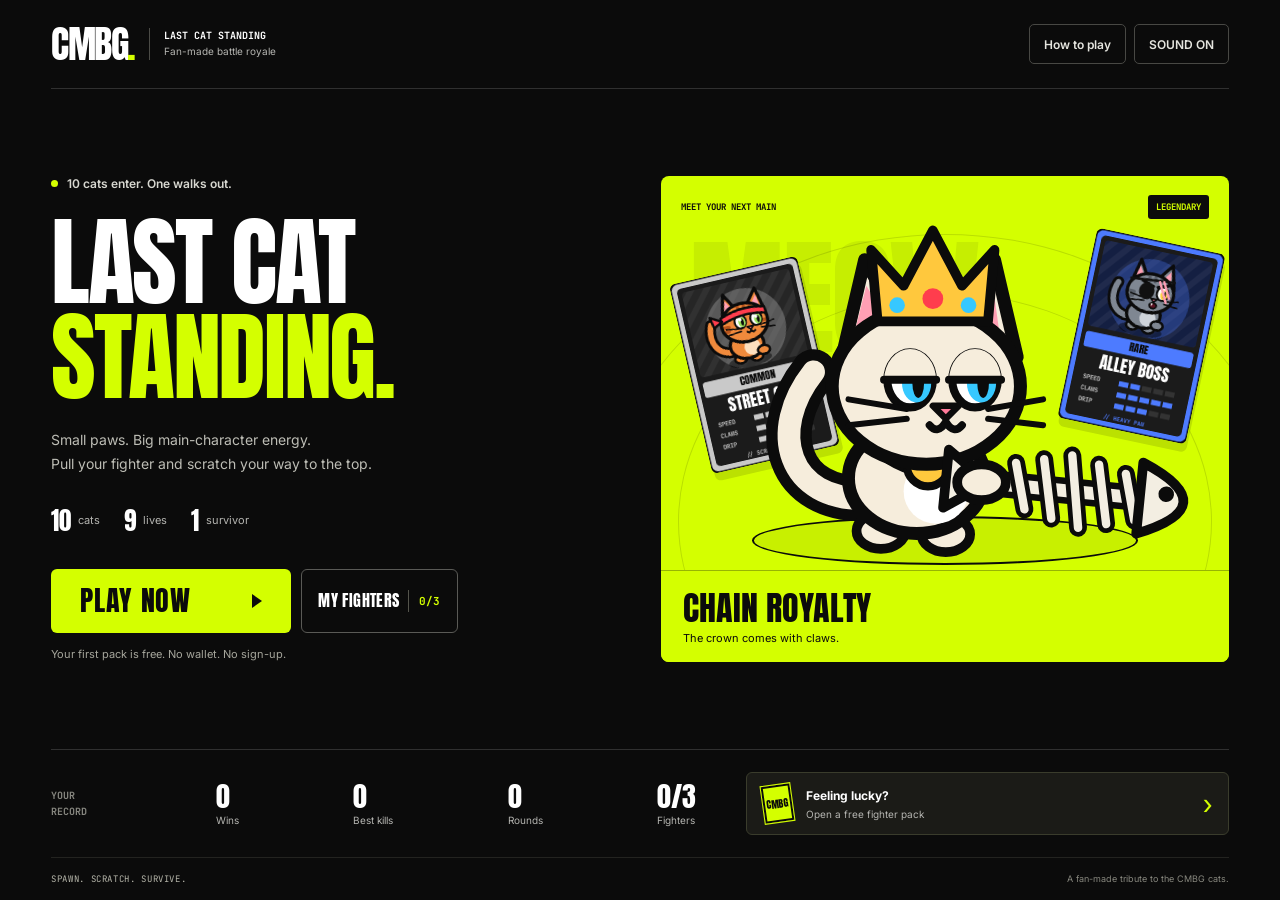
==== commit caf32b20: "Redesign arcade lobby and improve mobile game UI" ====
--- a/index.html
+++ b/index.html
@@ -2,7 +2,7 @@
 <html lang="en">
 <head>
 <meta charset="utf-8">
-<meta name="viewport" content="width=device-width,initial-scale=1,viewport-fit=cover,user-scalable=no">
+<meta name="viewport" content="width=device-width,initial-scale=1,viewport-fit=cover">
 <title>Last Cat Standing</title>
 <meta name="description" content="Fan-made browser battle royale for the CMBG cats. Open a pack, drop in, be the last cat standing.">
 <meta property="og:title" content="CMBG: Last Cat Standing (fan-made)">
@@ -21,185 +21,55 @@
 <link rel="preconnect" href="https://fonts.googleapis.com">
 <link rel="preconnect" href="https://fonts.gstatic.com" crossorigin>
 <link href="https://fonts.googleapis.com/css2?family=Anton&family=Inter:wght@400;600&family=JetBrains+Mono:wght@500;700&display=swap" rel="stylesheet">
-<style>
-:root{--lime:#d4ff00;--ink:#0b0b0b;--ink2:#1b1b1b;--line:#2e2e2e;--muted:#c9c9c9;--red:#ff3d4d;--gold:#ffc83d;--display:'Anton',Impact,'Arial Narrow',sans-serif;--mono:'JetBrains Mono',Consolas,monospace;--body:'Inter',system-ui,sans-serif}
-*{box-sizing:border-box}
-html,body{margin:0;height:100%;background:var(--ink);color:#fff;overflow:hidden;font-family:var(--mono);-webkit-user-select:none;user-select:none;touch-action:none;-webkit-tap-highlight-color:transparent}
-#game{position:fixed;inset:0;width:100vw;height:100vh;display:block}
-.screen{position:fixed;inset:0;display:flex;z-index:5}
-.hidden{display:none!important}
-button{font:inherit;cursor:pointer}
-button:focus-visible{outline:3px solid var(--lime);outline-offset:3px}
-#menu button:focus-visible,.pause-main button:focus-visible{outline-color:var(--ink)}
-.btn{font-family:var(--display);font-size:clamp(20px,3vh,26px);height:clamp(48px,7vh,56px);padding:0 24px;border-radius:6px;border:0;letter-spacing:.02em;white-space:nowrap}
-.btn.big{font-size:clamp(24px,4vh,32px);height:clamp(56px,9vh,68px);padding:0 30px}
-.btn:active{transform:scale(.96)}
-.btn.ink{background:var(--ink);color:var(--lime)}
-.btn.lime{background:var(--lime);color:var(--ink)}
-.btn.outline-ink{background:transparent;color:var(--ink);box-shadow:inset 0 0 0 3px var(--ink)}
-.btn.outline-w{background:transparent;color:#fff;box-shadow:inset 0 0 0 3px #fff}
-.btn.outline-l{background:transparent;color:var(--lime);box-shadow:inset 0 0 0 3px var(--lime)}
-.btn.outline-g{background:transparent;color:var(--gold);box-shadow:inset 0 0 0 3px var(--gold)}
-.kicker{font-family:var(--mono);font-weight:700;font-size:13px}
-.kicker.lime{color:var(--lime)}
-
-#menu{background:var(--lime);color:var(--ink);overflow:hidden;font-family:var(--body)}
-.topbar{position:absolute;left:0;right:0;top:0;padding:16px clamp(16px,4vw,56px);display:flex;justify-content:space-between;align-items:center;z-index:3}
-.brand{display:flex;align-items:baseline;gap:12px}
-.brand b{font-family:var(--display);font-weight:400;font-size:30px}
-.brand span{font-family:var(--mono);font-size:12px;font-weight:700}
-.tb-btns{display:flex;gap:8px}
-.chip{height:44px;padding:0 14px;background:transparent;border:3px solid var(--ink);border-radius:6px;font-family:var(--mono);font-size:12px;font-weight:700;color:var(--ink)}
-.menu-wrap{position:relative;z-index:2;padding:84px clamp(16px,4vw,56px) 60px;display:flex;flex-direction:column;justify-content:center;align-items:flex-start;gap:clamp(10px,2vh,16px);max-width:700px}
-h1{font-family:var(--display);font-weight:400;font-size:clamp(56px,15vh,124px);line-height:.9;margin:0}
-.lede{margin:0;max-width:470px;font-size:clamp(15px,2.3vh,18px);line-height:1.5}
-.cta{display:flex;gap:10px;flex-wrap:wrap}
-#btnCards{box-shadow:inset 0 0 0 4px var(--ink)}
-.badge-ink{font-family:var(--mono);font-size:14px;font-weight:700;background:var(--ink);color:var(--lime);padding:3px 7px;border-radius:4px;margin-left:8px;vertical-align:4px}
-.record{display:flex;background:var(--ink);border-radius:8px;overflow:hidden;margin-top:4px}
-.record div{padding:10px 18px;border-right:1px solid #2a2a2a;display:flex;flex-direction:column}
-.record div:last-child{border-right:0}
-.record small{font-family:var(--mono);font-size:11px;font-weight:700;color:var(--muted)}
-.record b{font-family:var(--display);font-weight:400;font-size:28px;color:var(--lime);line-height:1.1}
-.hero{position:absolute;right:0;bottom:44px;width:min(48vw,84vh);height:min(48vw,84vh);z-index:1;pointer-events:none}
-.hero canvas{position:absolute;inset:0;width:100%;height:100%}
-.mcard{position:absolute;width:30%;border-radius:12px}
-.mcard.a{left:8%;top:6%;transform:rotate(-11deg)}
-.mcard.b{right:5%;top:2%;transform:rotate(10deg)}
-.hero .ring{position:absolute;left:12%;right:12%;bottom:5%;height:15%;border:4px solid var(--ink);border-radius:50%}
-.hero .ring::after{content:'';position:absolute;left:7%;right:7%;top:16%;bottom:16%;background:var(--ink);border-radius:50%}
-.sticker{position:absolute;left:4%;top:50%;background:var(--ink);color:var(--lime);font-family:var(--mono);font-size:12px;font-weight:700;padding:7px 11px;border-radius:6px;transform:rotate(-4deg)}
-.marquee{position:absolute;left:0;right:0;bottom:0;height:44px;background:var(--ink);color:var(--lime);display:flex;align-items:center;overflow:hidden;white-space:nowrap;font-family:var(--mono);font-size:14px;font-weight:700;z-index:3}
-.mq{flex-shrink:0;padding-left:20px;animation:mq 36s linear infinite}
-@keyframes mq{to{transform:translateX(-100%)}}
-@media (prefers-reduced-motion:reduce){.mq{animation:none}}
-@media (max-aspect-ratio:1/1){
- .menu-wrap{justify-content:flex-start;padding-top:80px}
- h1{font-size:clamp(52px,15vw,110px)}
- .hero{width:64vw;height:64vw;right:-4vw}
- .record div{padding:8px 12px}.record b{font-size:22px}
- .brand span,.sticker{display:none}
-}
-
-#pack{background:var(--ink);flex-direction:column;align-items:center;justify-content:center;gap:6px;padding:12px}
-#pack h2{font-family:var(--display);font-weight:400;font-size:clamp(32px,6vh,62px);margin:0;color:var(--lime);text-align:center;line-height:1}
-#stage{width:min(86vw,54vh);aspect-ratio:600/780;cursor:pointer}
-#packInfo{text-align:center;display:flex;flex-direction:column;align-items:center;gap:10px;max-width:460px}
-#packInfo p{margin:0;color:var(--muted);font-size:13px;line-height:1.6}
-
-#cards{background:var(--ink);color:#fff;font-family:var(--body);overflow-y:auto;touch-action:pan-y;display:block}
-.cards-wrap{max-width:1180px;margin:0 auto;padding:clamp(20px,5vh,40px) clamp(16px,4vw,48px) 36px}
-.cards-head{display:flex;justify-content:space-between;align-items:flex-end;gap:16px;flex-wrap:wrap}
-.cards-head h2{margin:6px 0;font-family:var(--display);font-weight:400;font-size:clamp(36px,7vh,64px);line-height:1}
-.cards-head p{margin:0;color:var(--muted);font-size:15px;max-width:560px;line-height:1.5}
-.card-grid{display:grid;grid-template-columns:repeat(auto-fit,minmax(300px,1fr));gap:26px 24px;margin-top:30px}
-.fcol{display:flex;flex-direction:column;gap:12px}
-.fcard{background:var(--ink2);border:3px solid var(--line);border-radius:12px;padding:16px;display:flex;gap:14px;position:relative;cursor:pointer;flex:1}
-.fcard.sel{border-color:var(--lime)}
-.fcard.locked{background:#141414;border-style:dashed;border-color:#3a3a3a;cursor:default}
-.badge{position:absolute;top:-12px;left:16px;background:var(--lime);color:var(--ink);font-family:var(--mono);font-size:11px;font-weight:700;padding:3px 8px;border-radius:4px}
-.fimg{position:relative;width:128px;flex-shrink:0}
-.fimg img{width:128px;display:block;border-radius:10px}
-.fcard.locked .fimg img{filter:brightness(.18) grayscale(1)}
-.fimg .q{position:absolute;inset:0;display:flex;align-items:center;justify-content:center;font-family:var(--display);font-size:72px;color:var(--gold)}
-.finfo{display:flex;flex-direction:column;gap:6px;min-width:0}
-.finfo small{font-family:var(--mono);font-size:11px;font-weight:700}
-.finfo b{font-family:var(--display);font-weight:400;font-size:26px;line-height:1}
-.finfo p{margin:0;font-size:13px;line-height:1.45;color:var(--muted)}
-.finfo em{font-style:normal;font-family:var(--display);font-size:19px}
-.finfo .u{margin-top:4px}
-.fcol .btn{width:100%}
-.cards-foot{display:flex;justify-content:space-between;flex-wrap:wrap;gap:8px;margin-top:26px;font-family:var(--mono);font-size:12px;font-weight:700;color:var(--muted)}
-
-#pause,#help{background:rgba(11,11,11,.8);align-items:center;justify-content:center;padding:16px;overflow-y:auto;touch-action:pan-y}
-.pause-wrap{display:flex;gap:24px;flex-wrap:wrap;justify-content:center;align-items:stretch;max-width:980px;margin:auto}
-.pause-main{background:var(--lime);color:var(--ink);border-radius:12px;padding:30px;width:min(100%,440px);display:flex;flex-direction:column;gap:12px}
-.pause-main h2{margin:0 0 6px;font-family:var(--display);font-weight:400;font-size:clamp(56px,10vh,92px);line-height:.95}
-.two{display:grid;grid-template-columns:1fr 1fr;gap:10px}
-.howto{background:var(--ink2);color:#fff;border:2px solid var(--line);border-radius:12px;padding:26px 28px;width:min(100%,460px);display:flex;flex-direction:column;gap:14px;font-family:var(--body)}
-.howto h3{margin:0;font-family:var(--display);font-weight:400;font-size:32px}
-.howto p{margin:0;font-size:13px;line-height:1.5;color:var(--muted)}
-#pauseKeys,#helpKeys{display:flex;flex-direction:column;gap:10px}
-.keyrow{display:flex;align-items:center;gap:14px;font-size:14px;line-height:1.35;color:#e6e6e6}
-.keycap{min-width:72px;height:36px;padding:0 10px;display:inline-flex;align-items:center;justify-content:center;background:var(--ink);border:2px solid var(--lime);border-bottom-width:5px;border-radius:6px;color:var(--lime);font-family:var(--mono);font-size:12px;font-weight:700;flex-shrink:0}
-
-#end{background:var(--ink);color:#fff;font-family:var(--body);overflow-y:auto;touch-action:pan-y;display:block}
-.end-wrap{display:flex;min-height:100%;flex-wrap:wrap}
-.end-left{flex:0 0 42%;min-width:300px;background:var(--lime);color:var(--ink);padding:clamp(20px,5vh,40px) clamp(20px,3.5vw,44px);position:relative;overflow:hidden;min-height:360px}
-.end-left h2{margin:10px 0 0;font-family:var(--display);font-weight:400;font-size:clamp(56px,12vh,92px);line-height:.92}
-.tag-ink{display:inline-block;margin-top:10px;background:var(--ink);color:var(--lime);font-family:var(--display);font-size:clamp(28px,6vh,44px);line-height:1;padding:8px 14px;border-radius:6px}
-.end-left .ring{position:absolute;left:14%;right:14%;bottom:4%;height:10%;background:var(--ink);border-radius:50%}
-#endCat{position:absolute;left:50%;bottom:0;transform:translateX(-50%);width:min(70%,400px)}
-.end-left .kicker,.end-left h2,.tag-ink{position:relative;z-index:2}
-.end-right{flex:1 1 480px;padding:clamp(20px,5vh,40px) clamp(20px,4vw,48px);display:flex;flex-direction:column;gap:16px}
-.end-head{display:flex;justify-content:space-between;align-items:center;gap:10px;flex-wrap:wrap}
-#endHead{font-family:var(--display);font-size:clamp(24px,4.5vh,34px)}
-.best{background:var(--gold);color:var(--ink);font-family:var(--mono);font-size:12px;font-weight:700;padding:6px 10px;border-radius:4px}
-.stats{display:grid;grid-template-columns:repeat(3,minmax(0,1fr));gap:10px}
-.stat{background:var(--ink2);border-radius:8px;padding:12px 14px;min-width:0}
-.stat small{display:block;font-family:var(--mono);font-size:11px;font-weight:700;color:var(--muted)}
-.stat b{font-family:var(--display);font-weight:400;font-size:clamp(28px,5.5vh,40px);line-height:1.05}
-.played{display:flex;gap:14px;align-items:center;background:var(--ink2);border-radius:8px;padding:12px 14px}
-.played img{width:60px;border-radius:6px}
-.played small{font-family:var(--mono);font-size:11px;font-weight:700}
-.played b{display:block;font-family:var(--display);font-weight:400;font-size:24px}
-.played p{margin:2px 0 0;font-size:13px;line-height:1.45;color:var(--muted)}
-.end-btns{display:flex;gap:10px;flex-wrap:wrap;margin-top:auto}
-.end-btns .btn{flex:1 1 140px}
-.end-btns .big{flex:1.3 1 180px}
-.note{margin:0;font-family:var(--mono);font-size:12px;color:var(--muted)}
-@media (max-width:760px){.end-left{flex-basis:100%;min-height:300px}.end-left h2{font-size:54px}.tag-ink{font-size:30px}#endCat{width:170px;left:auto;right:0;transform:none}.end-left .ring{left:auto;right:8%;width:130px;height:28px}.stats{grid-template-columns:repeat(2,minmax(0,1fr))}}
-
-.gbtn{position:fixed;top:10px;z-index:9;width:44px;height:44px;border-radius:8px;display:flex;align-items:center;justify-content:center}
-#pauseBtn{right:10px;background:var(--lime);border:0;gap:5px}
-#pauseBtn i{width:5px;height:16px;background:var(--ink);display:block}
-#mute{right:62px;background:rgba(11,11,11,.86);border:2px solid var(--lime)}
-#mute.off::after{content:'';position:absolute;width:28px;height:3px;background:var(--red);transform:rotate(-45deg)}
-#pauseBtn.hidden~#mute{display:none}
-</style>
+<link rel="stylesheet" href="design.css">
 </head>
 <body>
-<canvas id="game"></canvas>
+<canvas id="game" tabindex="-1" aria-label="Battle arena. Move with WASD or arrow keys. Attacks happen automatically."></canvas>
 
 <section id="menu" class="screen">
- <header class="topbar">
-  <div class="brand"><b>CMBG</b><span>LAST CAT STANDING · FAN-MADE</span></div>
-  <div class="tb-btns"><button id="btnHow" class="chip">HOW TO PLAY</button><button id="btnSound" class="chip">SOUND ON</button></div>
- </header>
- <div class="menu-wrap">
-  <div class="kicker">// FAN-MADE BATTLE ROYALE FOR THE CMBG CATS</div>
-  <h1>SPAWN.<br>SCRATCH.<br>SURVIVE.</h1>
-  <p class="lede">Open a pack, drop into the trenches with the cat you pull, and be the last of 10 cats standing.</p>
-  <div class="cta">
-   <button id="btnPlay" class="btn ink big">OPEN A PACK</button>
-   <button id="btnCards" class="btn outline-ink big">MY CARDS<span id="cardsBadge" class="badge-ink">0/3</span></button>
+ <div class="lobby">
+  <header class="topbar">
+   <a class="brand" href="#" aria-label="Last Cat Standing lobby"><b>CMBG<span class="brand-dot">.</span></b><span>LAST CAT STANDING<br><small>Fan-made battle royale</small></span></a>
+   <div class="tb-btns"><button id="btnHow" class="chip">How to play</button><button id="btnSound" class="chip sound-chip">Sound on</button></div>
+  </header>
+  <main class="menu-main">
+   <div class="menu-wrap">
+    <div class="eyebrow"><span class="live-dot"></span>10 cats enter. One walks out.</div>
+    <h1>LAST CAT<br><span>STANDING.</span></h1>
+    <p class="lede">Small paws. Big main-character energy.<br>Pull your fighter and scratch your way to the top.</p>
+    <div class="match-facts"><span><b>10</b> cats</span><span><b>9</b> lives</span><span><b>1</b> survivor</span></div>
+    <div class="cta lobby-actions">
+     <button id="btnPlay" class="btn lime big">PLAY NOW<span class="play-mark" aria-hidden="true"></span></button>
+     <button id="btnCards" class="btn outline-w">MY FIGHTERS <span id="cardsBadge" class="badge-ink">0/3</span></button>
+    </div>
+    <p id="playHint" class="play-hint">Your first pack is free. No wallet. No sign-up.</p>
+   </div>
+   <figure class="hero" aria-label="Featured fighter">
+    <div class="hero-top"><span id="heroLabel">MEET YOUR NEXT MAIN</span><span id="heroRarity" class="rarity-label">LEGENDARY</span></div>
+    <div class="hero-orbit orbit-one"></div><div class="hero-orbit orbit-two"></div>
+    <span class="hero-word" aria-hidden="true">MEOW.</span>
+    <img id="menuCardA" class="mcard a" alt=""><img id="menuCardB" class="mcard b" alt="">
+    <div class="ring"></div><canvas id="hero" aria-hidden="true"></canvas>
+    <figcaption><span id="heroName">CHAIN ROYALTY</span><small id="heroPerk">The crown comes with claws.</small></figcaption>
+   </figure>
+  </main>
+  <div class="lobby-bottom">
+   <div class="record" aria-label="Your record"><span class="record-label">YOUR RECORD</span>
+    <div><b id="recWins">0</b><small>Wins</small></div><div><b id="recBest">0</b><small>Best kills</small></div><div><b id="recGames">0</b><small>Rounds</small></div><div><b id="recCards">0/3</b><small>Fighters</small></div>
+   </div>
+   <button id="btnNewPack" class="pack-link"><span class="pack-mini" aria-hidden="true">CMBG</span><span><b>Feeling lucky?</b><small>Open a free fighter pack</small></span><span class="pack-chevron" aria-hidden="true">›</span></button>
   </div>
-  <div class="record" aria-label="Your record">
-   <div><small>WINS</small><b id="recWins">0</b></div>
-   <div><small>BEST KILLS</small><b id="recBest">0</b></div>
-   <div><small>GAMES</small><b id="recGames">0</b></div>
-   <div><small>CARDS</small><b id="recCards">0/3</b></div>
-  </div>
- </div>
- <div class="hero" aria-hidden="true">
-  <img id="menuCardA" class="mcard a" alt="">
-  <img id="menuCardB" class="mcard b" alt="">
-  <div class="ring"></div>
-  <canvas id="hero"></canvas>
-  <span class="sticker">LEGENDARY · 10% PULL</span>
- </div>
- <div class="marquee" aria-hidden="true">
-  <div class="mq">SPAWN ✦ SCRATCH ✦ SURVIVE ✦ OPEN A PACK ✦ 9 LIVES ✦ ONE DROP ZONE ✦ LAST CAT STANDING ✦ GMEOW OR GET SCRATCHED OUT ✦</div>
-  <div class="mq">SPAWN ✦ SCRATCH ✦ SURVIVE ✦ OPEN A PACK ✦ 9 LIVES ✦ ONE DROP ZONE ✦ LAST CAT STANDING ✦ GMEOW OR GET SCRATCHED OUT ✦</div>
+  <footer class="lobby-footer"><span>SPAWN. SCRATCH. SURVIVE.</span><span>A fan-made tribute to the CMBG cats.</span></footer>
  </div>
 </section>
 
+
 <section id="help" class="screen hidden">
  <div class="howto">
-  <h3>HOW TO PLAY</h3>
+  <h3>MAKE EVERY LIFE COUNT.</h3>
   <div id="helpKeys"></div>
-  <p>On a phone: drag the left side to move. Tap POUNCE, the item button or ULT on the right.</p>
-  <p>Loot: yarn bombs, laser pointers, catnip, and gold CA boxes that are a coin flip. Dodge red candles, pulled rugs and the closing zone.</p>
+  <p class="control-note">Get close to scratch automatically. Keep moving when the zone closes.</p>
+  <div class="help-loot"><b>Watch the floor.</b><p>Red candle warnings and shaking rugs mean danger. Grab catnip to heal; yarn bombs and laser pointers give you an edge.</p></div>
   <button id="btnHelpBack" class="btn lime">GOT IT</button>
  </div>
 </section>
@@ -207,21 +77,21 @@
 <section id="cards" class="screen hidden">
  <div class="cards-wrap">
   <div class="cards-head">
-   <div><div class="kicker lime">// YOUR CARDS</div><h2>YOUR CARD IS YOUR FIGHTER.</h2><p id="cardsSub"></p></div>
-   <div class="cta"><button id="btnCardsBack" class="btn outline-w">BACK</button><button id="btnCardsPack" class="btn lime">OPEN A PACK</button></div>
+   <div><div class="kicker lime">THE LINEUP</div><h2>PICK YOUR TROUBLE.</h2><p id="cardsSub"></p></div>
+   <div class="cta"><button id="btnCardsBack" class="btn outline-w">LOBBY</button><button id="btnCardsPack" class="btn lime">FREE PACK</button></div>
   </div>
   <div id="cardGrid" class="card-grid"></div>
   <div class="cards-foot"><span>ODDS PER PACK · COMMON 60% · RARE 30% · LEGENDARY 10%</span><span>CARDS ARE SAVED IN THIS BROWSER</span></div>
  </div>
 </section>
 
-<section id="pack" class="screen hidden">
- <h2 id="packTitle">TAP THE PACK</h2>
- <canvas id="stage" width="900" height="1170"></canvas>
+<section id="pack" class="screen hidden"><header class="pack-header"><button id="btnPackBack" class="chip">Back to lobby</button><span>FREE PACK · ONE FIGHTER</span></header><div class="pack-layout"><div class="pack-intro"><div class="kicker lime">YOUR NEXT MAIN IS IN HERE.</div>
+ <h2 id="packTitle" aria-live="polite">TAP THE PACK</h2><p id="packHint">Three taps. One fighter. All yours.</p><div class="pack-progress" aria-hidden="true"><i></i><i></i><i></i></div></div>
+ <canvas id="stage" width="900" height="1170" role="button" tabindex="0" aria-label="Open your free fighter pack. Tap three times, or press Space three times.">Tap three times to reveal your fighter.</canvas>
  <div id="packInfo" class="hidden">
   <p id="fighterDesc"></p>
-  <button id="btnDrop" class="btn lime">DROP IN</button>
- </div>
+  <button id="btnDrop" class="btn lime big">LET’S DROP IN</button><small>Move close to enemies to scratch automatically.</small>
+ </div></div>
 </section>
 
 <section id="pause" class="screen hidden">
@@ -234,9 +104,9 @@
    <button id="btnQuit" class="btn outline-ink">QUIT TO MENU</button>
   </div>
   <div class="howto">
-   <h3>HOW TO PLAY</h3>
+   <h3>MAKE EVERY LIFE COUNT.</h3>
    <div id="pauseKeys"></div>
-   <p>On a phone: drag the left side to move. Tap POUNCE, the item button or ULT on the right.</p>
+   <p class="control-note">Get close to scratch automatically. Keep moving when the zone closes.</p>
   </div>
  </div>
 </section>
@@ -255,11 +125,12 @@
    <div id="endStats" class="stats"></div>
    <div class="played"><img id="endCardImg" alt=""><div><small id="endCardLabel"></small><b id="endCardName"></b><p id="endCause"></p></div></div>
    <div class="end-btns">
-    <button id="btnShare" class="btn lime big">SHARE ON X</button>
-    <button id="btnAgain" class="btn outline-l big">PLAY AGAIN</button>
-    <button id="btnEndCards" class="btn outline-w big">MY CARDS</button>
+    <button id="btnAgain" class="btn lime big">PLAY AGAIN</button>
+    <button id="btnEndCards" class="btn outline-w">CHANGE FIGHTER</button>
+    <button id="btnShare" class="btn outline-w">SHARE ON X</button>
+    <button id="btnEndMenu" class="text-btn">Back to lobby</button>
    </div>
-   <p class="note">Share posts your result and tags @Cmbg_RH with the game link.</p>
+   <p class="note">Another round. Another shot at the crown.</p>
   </div>
  </div>
 </section>
--- a/design.css
+++ b/design.css
@@ -0,0 +1,1556 @@
+/* Last Cat Standing — arcade lobby. Existing palette and canvas artwork. */
+:root {
+  --lime:#d4ff00;
+  --ink:#0b0b0b;
+  --ink2:#1b1b1b;
+  --line:#303030;
+  --muted:#b5b5b1;
+  --red:#ff3d4d;
+  --gold:#ffc83d;
+  --display:'Anton',Impact,'Arial Narrow',sans-serif;
+  --mono:'JetBrains Mono',Consolas,monospace;
+  --body:'Inter',system-ui,sans-serif;
+  --safe-top:env(safe-area-inset-top,0px);
+  --safe-bottom:env(safe-area-inset-bottom,0px)
+}
+* {
+  box-sizing:border-box
+}
+html,body {
+  margin:0;
+  height:100%;
+  background:var(--ink);
+  color:#fff;
+  overflow:hidden;
+  font-family:var(--body);
+  -webkit-tap-highlight-color:transparent
+}
+body {
+  overscroll-behavior:none
+}
+button,a {
+  touch-action:manipulation
+}
+button {
+  font:inherit;
+  cursor:pointer
+}
+button:focus-visible,a:focus-visible,#stage:focus-visible {
+  outline:3px solid var(--gold);
+  outline-offset:5px
+}
+button:disabled {
+  cursor:default
+}
+button:active {
+  transform:translateY(2px)
+}
+a {
+  color:inherit
+}
+h1,h2,h3,p,figure {
+  margin:0
+}
+.hidden {
+  display:none!important
+}
+#game {
+  position:fixed;
+  inset:0;
+  width:100%;
+  height:100%;
+  display:block;
+  touch-action:none;
+  outline:none
+}
+.screen {
+  position:fixed;
+  inset:0;
+  z-index:5;
+  overflow:auto;
+  overscroll-behavior:contain;
+  touch-action:pan-y
+}
+.btn {
+  display:inline-flex;
+  align-items:center;
+  justify-content:center;
+  gap:14px;
+  font-family:var(--display);
+  font-size:20px;
+  min-height:52px;
+  padding:12px 22px;
+  border:1px solid transparent;
+  border-radius:6px;
+  letter-spacing:.025em;
+  line-height:1.2;
+  transition:background .16s,color .16s,transform .16s
+}
+.btn.big {
+  min-height:64px;
+  font-size:28px;
+  padding:14px 28px
+}
+.btn.lime {
+  background:var(--lime);
+  color:var(--ink)
+}
+.btn.lime:hover {
+  background:#e0ff47
+}
+.btn.ink {
+  background:var(--ink);
+  color:var(--lime)
+}
+.btn.ink:hover {
+  background:#242424
+}
+.btn.outline-w {
+  border-color:#5a5a56;
+  color:#fff;
+  background:transparent
+}
+.btn.outline-w:hover {
+  border-color:var(--lime);
+  background:#20211b
+}
+.btn.outline-l {
+  border-color:var(--lime);
+  color:var(--lime);
+  background:transparent
+}
+.btn.outline-g {
+  border-color:#77632b;
+  color:var(--gold);
+  background:transparent
+}
+.btn.outline-g:hover {
+  background:#282315
+}
+.btn.outline-ink {
+  border-color:#555b16;
+  background:transparent;
+  color:var(--ink)
+}
+.chip {
+  min-height:40px;
+  border:1px solid #484844;
+  border-radius:5px;
+  background:transparent;
+  color:#e5e5df;
+  padding:10px 14px;
+  font-family:var(--body);
+  font-size:12px;
+  font-weight:600
+}
+.chip:hover {
+  border-color:var(--lime);
+  color:var(--lime)
+}
+.text-btn {
+  min-height:44px;
+  background:none;
+  border:0;
+  color:var(--muted);
+  font-size:13px;
+  padding:12px;
+  text-decoration:underline;
+  text-underline-offset:4px
+}
+.kicker {
+  font:700 11px var(--mono);
+  letter-spacing:.07em
+}
+.kicker.lime {
+  color:var(--lime)
+}
+.cta {
+  display:flex;
+  align-items:center;
+  gap:12px;
+  flex-wrap:wrap
+}
+/* Lobby */
+#menu {
+  background:var(--ink)
+}
+.lobby {
+  max-width:1480px;
+  min-height:100%;
+  margin:auto;
+  padding:0 clamp(20px,4vw,64px);
+  display:flex;
+  flex-direction:column
+}
+.topbar {
+  display:flex;
+  align-items:center;
+  justify-content:space-between;
+  gap:20px;
+  padding:24px 0;
+  border-bottom:1px solid var(--line)
+}
+.brand {
+  display:flex;
+  align-items:center;
+  gap:14px;
+  text-decoration:none
+}
+.brand>b {
+  font:400 38px/.9 var(--display);
+  letter-spacing:-.04em
+}
+.brand-dot {
+  color:var(--lime)
+}
+.brand>span {
+  border-left:1px solid #4b4b46;
+  padding-left:14px;
+  font:700 10px/1.6 var(--mono)
+}
+.brand small {
+  color:var(--muted);
+  font:400 10px var(--body)
+}
+.tb-btns {
+  display:flex;
+  gap:8px
+}
+.menu-main {
+  display:grid;
+  grid-template-columns:1fr 1.04fr;
+  gap:clamp(28px,5vw,80px);
+  align-items:center;
+  padding:36px 0;
+  flex:1
+}
+.menu-wrap {
+  position:relative;
+  z-index:2;
+  padding:12px 0
+}
+.eyebrow {
+  display:flex;
+  align-items:center;
+  gap:9px;
+  font-size:12px;
+  font-weight:600;
+  color:#d8d8d1;
+  margin-bottom:24px
+}
+.live-dot {
+  width:7px;
+  height:7px;
+  border-radius:50%;
+  background:var(--lime);
+  flex-shrink:0
+}
+h1 {
+  font:400 clamp(64px,7.6vw,112px)/.98 var(--display);
+  letter-spacing:-.025em
+}
+h1>span {
+  color:var(--lime)
+}
+.lede {
+  font-size:14px;
+  line-height:1.75;
+  color:#bdbdb5;
+  margin-top:22px;
+  max-width:420px
+}
+.match-facts {
+  display:flex;
+  gap:24px;
+  margin:25px 0 30px;
+  font-size:11px;
+  color:var(--muted)
+}
+.match-facts span {
+  display:flex;
+  align-items:center;
+  gap:7px
+}
+.match-facts b {
+  font:400 25px var(--display);
+  color:#fff
+}
+.lobby-actions {
+  gap:10px
+}
+.lobby-actions>.big {
+  flex:1;
+  max-width:240px;
+  justify-content:space-between
+}
+.lobby-actions>.outline-w {
+  white-space:nowrap;
+  gap:8px;
+  font-size:16px;
+  padding:18px 16px;
+  min-height:64px
+}
+.play-mark {
+  width:0;
+  height:0;
+  border-top:7px solid transparent;
+  border-bottom:7px solid transparent;
+  border-left:10px solid var(--ink);
+  margin-left:20px
+}
+.badge-ink {
+  font:700 11px var(--mono);
+  color:var(--lime);
+  padding:4px 0 4px 10px;
+  border-left:1px solid #54544c
+}
+.play-hint {
+  color:#a6a69c;
+  font-size:11px;
+  line-height:1.5;
+  margin-top:13px
+}
+.hero {
+  position:relative;
+  isolation:isolate;
+  min-width:0;
+  width:100%;
+  height:clamp(360px,38vw,520px);
+  background:var(--lime);
+  border-radius:8px;
+  overflow:hidden;
+  color:var(--ink)
+}
+.hero-top {
+  position:absolute;
+  top:19px;
+  left:20px;
+  right:20px;
+  display:flex;
+  align-items:center;
+  justify-content:space-between;
+  gap:10px;
+  z-index:4;
+  font:700 9px var(--mono)
+}
+.rarity-label {
+  background:var(--ink);
+  color:var(--lime);
+  padding:6px 8px;
+  border-radius:3px
+}
+.hero-orbit {
+  position:absolute;
+  width:120%;
+  height:120%;
+  border:1px solid rgba(11,11,11,.13);
+  border-radius:50%;
+  left:-10%;
+  top:12%
+}
+.orbit-two {
+  width:94%;
+  height:94%;
+  left:3%;
+  top:24%
+}
+.hero-word {
+  position:absolute;
+  font:400 clamp(80px,10vw,150px)/1 var(--display);
+  color:rgba(11,11,11,.07);
+  left:5%;
+  top:12%;
+  letter-spacing:-.03em;
+  white-space:nowrap
+}
+.hero canvas {
+  position:absolute;
+  inset:0;
+  width:100%;
+  height:100%;
+  z-index:2;
+  pointer-events:none
+}
+.hero .ring {
+  position:absolute;
+  width:68%;
+  height:10%;
+  left:16%;
+  bottom:20%;
+  border:2px solid var(--ink);
+  background:rgba(11,11,11,.06);
+  border-radius:50%
+}
+.mcard {
+  position:absolute;
+  width:23%;
+  top:19%;
+  border-radius:6px;
+  box-shadow:2px 8px 0 rgba(11,11,11,.12);
+  z-index:1
+}
+.mcard.a {
+  left:5%;
+  transform:rotate(-13deg)
+}
+.mcard.b {
+  right:4%;
+  top:13%;
+  transform:rotate(12deg)
+}
+.hero figcaption {
+  position:absolute;
+  bottom:0;
+  left:0;
+  right:0;
+  padding:17px 22px;
+  border-top:1px solid rgba(11,11,11,.3);
+  z-index:3;
+  background:var(--lime)
+}
+.hero figcaption>span {
+  display:block;
+  font:400 clamp(24px,3vw,34px)/1.15 var(--display)
+}
+.hero figcaption>small {
+  display:block;
+  font-size:11px;
+  margin-top:4px
+}
+.lobby-bottom {
+  display:grid;
+  grid-template-columns:1.4fr 1fr;
+  gap:20px;
+  border-top:1px solid var(--line);
+  padding:22px 0
+}
+.record {
+  display:flex;
+  align-items:center;
+  justify-content:space-between;
+  gap:16px;
+  padding-right:30px
+}
+.record-label {
+  max-width:50px;
+  font:700 10px/1.6 var(--mono);
+  color:#85857e
+}
+.record>div {
+  display:flex;
+  flex-direction:column;
+  gap:3px
+}
+.record b {
+  font:400 28px/1.1 var(--display)
+}
+.record small {
+  font-size:10px;
+  color:var(--muted)
+}
+.pack-link {
+  display:flex;
+  align-items:center;
+  gap:14px;
+  padding:12px 16px;
+  background:#1b1b17;
+  border:1px solid #3a3c2c;
+  border-radius:6px;
+  color:#fff;
+  text-align:left
+}
+.pack-link:hover {
+  border-color:var(--lime)
+}
+.pack-link b {
+  display:block;
+  font-size:12px
+}
+.pack-link small {
+  display:block;
+  color:var(--muted);
+  font-size:10px;
+  margin-top:5px
+}
+.pack-mini {
+  background:var(--lime);
+  color:var(--ink);
+  width:29px;
+  height:37px;
+  display:grid;
+  place-items:center;
+  transform:rotate(-8deg);
+  border:2px solid var(--ink);
+  outline:1px solid var(--lime);
+  font:400 10px var(--display)
+}
+.pack-chevron {
+  margin-left:auto;
+  font-size:28px;
+  color:var(--lime)
+}
+.lobby-footer {
+  padding:15px 0;
+  display:flex;
+  justify-content:space-between;
+  gap:12px;
+  border-top:1px solid #232320;
+  font-size:9px;
+  color:#88887f
+}
+.lobby-footer>span:first-child {
+  font-family:var(--mono);
+  letter-spacing:.07em;
+  color:#b6b6aa
+}
+/* Fighter collection */
+#cards {
+  background:var(--ink)
+}
+.cards-wrap {
+  max-width:1300px;
+  margin:auto;
+  padding:40px clamp(20px,4vw,64px)
+}
+.cards-head {
+  display:flex;
+  justify-content:space-between;
+  align-items:flex-end;
+  gap:20px;
+  flex-wrap:wrap;
+  padding-bottom:28px;
+  border-bottom:1px solid var(--line)
+}
+.cards-head h2 {
+  font:400 clamp(36px,5vw,64px)/1.1 var(--display);
+  margin:10px 0
+}
+.cards-head p {
+  font-size:13px;
+  line-height:1.6;
+  color:var(--muted);
+  max-width:560px
+}
+.card-grid {
+  display:grid;
+  grid-template-columns:repeat(3,minmax(0,1fr));
+  gap:20px;
+  margin-top:28px
+}
+.fcol {
+  display:flex;
+  flex-direction:column;
+  gap:12px;
+  min-width:0
+}
+.fcard {
+  position:relative;
+  display:flex;
+  flex-direction:column;
+  align-items:center;
+  gap:18px;
+  flex:1;
+  padding:28px 20px 22px;
+  border:1px solid #393933;
+  background:#171715;
+  border-radius:8px;
+  cursor:pointer
+}
+.fcard.sel {
+  border-color:var(--lime)
+}
+.fcard.locked {
+  cursor:default
+}
+.badge {
+  position:absolute;
+  top:12px;
+  left:12px;
+  background:var(--lime);
+  color:var(--ink);
+  font:700 9px var(--mono);
+  padding:5px 8px;
+  border-radius:3px;
+  z-index:2
+}
+.fimg {
+  width:140px;
+  position:relative
+}
+.fimg img {
+  display:block;
+  width:100%;
+  border-radius:7px
+}
+.fcard.locked .fimg img {
+  filter:grayscale(.6);
+  opacity:.55
+}
+.fimg .q {
+  position:absolute;
+  right:-9px;
+  bottom:6px;
+  background:var(--ink);
+  border:1px solid #696653;
+  width:29px;
+  height:29px;
+  border-radius:50%;
+  display:grid;
+  place-items:center;
+  color:var(--gold);
+  font:400 18px var(--display)
+}
+.finfo {
+  width:100%;
+  text-align:center;
+  display:flex;
+  flex-direction:column;
+  gap:8px
+}
+.finfo small {
+  font:700 9px var(--mono);
+  letter-spacing:.04em
+}
+.finfo b {
+  font:400 29px var(--display)
+}
+.finfo p {
+  font-size:12px;
+  line-height:1.6;
+  color:var(--muted)
+}
+.finfo .u {
+  border-top:1px solid #33332c;
+  padding-top:16px;
+  margin-top:9px
+}
+.finfo em {
+  font:400 20px var(--display)
+}
+.fcol>.btn {
+  width:100%;
+  font-size:18px
+}
+.cards-foot {
+  display:flex;
+  flex-wrap:wrap;
+  justify-content:space-between;
+  gap:12px;
+  font:500 9px/1.6 var(--mono);
+  color:var(--muted);
+  margin-top:25px
+}
+/* Pack reveal */
+#pack {
+  background:var(--ink);
+  display:flex;
+  flex-direction:column;
+  padding:0 24px
+}
+.pack-header {
+  width:100%;
+  max-width:1200px;
+  margin:0 auto;
+  display:flex;
+  justify-content:space-between;
+  align-items:center;
+  gap:12px;
+  padding:20px 0;
+  border-bottom:1px solid var(--line)
+}
+.pack-header>span {
+  font:500 10px var(--mono);
+  color:var(--muted)
+}
+.pack-layout {
+  width:100%;
+  max-width:1100px;
+  margin:auto;
+  display:grid;
+  grid-template-columns:1fr 1.1fr;
+  align-items:center;
+  column-gap:60px;
+  padding:30px 0;
+  flex:1
+}
+.pack-intro {
+  grid-column:1;
+  grid-row:1;
+  align-self:end;
+  padding-bottom:14px
+}
+#pack h2 {
+  font:400 clamp(38px,5.4vw,72px)/1 var(--display);
+  color:var(--lime);
+  margin:16px 0
+}
+#packHint {
+  color:var(--muted);
+  font-size:13px;
+  line-height:1.6
+}
+.pack-progress {
+  display:flex;
+  gap:7px;
+  margin-top:20px
+}
+.pack-progress i {
+  width:28px;
+  height:4px;
+  background:#393930;
+  border-radius:2px;
+  transition:background .15s
+}
+.pack-progress i.done {
+  background:var(--lime)
+}
+#stage {
+  grid-column:2;
+  grid-row:1/3;
+  display:block;
+  width:min(100%,54vh);
+  max-height:70vh;
+  aspect-ratio:600/780;
+  justify-self:center;
+  cursor:pointer;
+  touch-action:manipulation
+}
+#packInfo {
+  grid-column:1;
+  grid-row:2;
+  align-self:start;
+  display:flex;
+  flex-direction:column;
+  align-items:flex-start;
+  gap:18px;
+  min-height:150px;
+  padding-top:10px
+}
+#packInfo p {
+  font-size:13px;
+  line-height:1.7;
+  color:var(--muted);
+  max-width:390px
+}
+#packInfo small {
+  color:#8d8d81;
+  font-size:10px;
+  line-height:1.6
+}
+/* Help and pause */
+#pause,#help {
+  background:rgba(11,11,11,.94);
+  display:flex;
+  align-items:center;
+  justify-content:center;
+  padding:24px
+}
+.howto {
+  width:min(100%,480px);
+  padding:28px;
+  background:#181815;
+  border:1px solid #3b3b31;
+  border-radius:8px;
+  display:flex;
+  flex-direction:column;
+  gap:20px;
+  margin:auto
+}
+.howto h3 {
+  font:400 34px/1.1 var(--display)
+}
+.howto p {
+  font-size:12px;
+  line-height:1.7;
+  color:var(--muted)
+}
+#pauseKeys,#helpKeys {
+  display:flex;
+  flex-direction:column;
+  gap:15px
+}
+.keyrow {
+  display:flex;
+  align-items:center;
+  gap:14px;
+  font-size:12px;
+  line-height:1.5
+}
+.keycap {
+  flex-shrink:0;
+  min-width:66px;
+  min-height:34px;
+  display:flex;
+  align-items:center;
+  justify-content:center;
+  padding:6px 8px;
+  border:1px solid #686f2f;
+  border-bottom-width:3px;
+  border-radius:4px;
+  color:var(--lime);
+  font:700 10px var(--mono)
+}
+.help-loot {
+  padding-top:16px;
+  border-top:1px solid var(--line)
+}
+.help-loot>b {
+  font-size:12px
+}
+.help-loot p {
+  margin-top:5px
+}
+.control-note {
+  color:#deded4!important
+}
+.pause-wrap {
+  display:grid;
+  grid-template-columns:1fr 1.1fr;
+  gap:24px;
+  max-width:980px;
+  width:100%;
+  margin:auto
+}
+.pause-main {
+  padding:30px;
+  background:var(--lime);
+  color:var(--ink);
+  border-radius:8px;
+  display:flex;
+  flex-direction:column;
+  justify-content:center;
+  gap:14px
+}
+.pause-main h2 {
+  font:400 76px/1 var(--display);
+  margin:10px 0
+}
+.pause-main .kicker {
+  font-size:10px
+}
+.two {
+  display:grid;
+  grid-template-columns:1fr 1fr;
+  gap:10px
+}
+.two .btn {
+  font-size:17px;
+  padding:10px
+}
+/* Round result */
+#end {
+  background:var(--ink)
+}
+.end-wrap {
+  display:grid;
+  grid-template-columns:42% 58%;
+  min-height:100%
+}
+.end-left {
+  position:relative;
+  isolation:isolate;
+  background:var(--lime);
+  color:var(--ink);
+  padding:clamp(28px,5vw,64px);
+  min-height:560px;
+  overflow:hidden
+}
+.end-left .kicker {
+  position:relative;
+  z-index:2;
+  font-size:10px
+}
+.end-left h2 {
+  position:relative;
+  z-index:2;
+  font:400 clamp(60px,6.8vw,100px)/.96 var(--display);
+  margin-top:20px
+}
+.tag-ink {
+  position:relative;
+  z-index:2;
+  display:inline-flex;
+  background:var(--ink);
+  color:var(--lime);
+  padding:9px 14px;
+  border-radius:4px;
+  margin-top:20px;
+  font:400 28px var(--display)
+}
+#endCat {
+  position:absolute;
+  bottom:12px;
+  left:50%;
+  transform:translateX(-50%);
+  width:min(88%,420px);
+  z-index:1
+}
+.end-left .ring {
+  position:absolute;
+  bottom:20px;
+  left:12%;
+  width:76%;
+  height:8%;
+  border:2px solid var(--ink);
+  border-radius:50%
+}
+.end-right {
+  display:flex;
+  flex-direction:column;
+  gap:24px;
+  padding:clamp(28px,5vw,64px);
+  min-width:0
+}
+.end-head {
+  display:flex;
+  justify-content:space-between;
+  align-items:center;
+  gap:12px;
+  flex-wrap:wrap
+}
+#endHead {
+  font:400 clamp(25px,3vw,36px)/1.2 var(--display)
+}
+.best {
+  background:var(--gold);
+  color:var(--ink);
+  font:700 9px var(--mono);
+  padding:7px 9px;
+  border-radius:3px
+}
+.stats {
+  display:grid;
+  grid-template-columns:repeat(3,minmax(0,1fr));
+  gap:1px;
+  background:var(--line);
+  border:1px solid var(--line);
+  border-radius:6px;
+  overflow:hidden
+}
+.stat {
+  background:#161613;
+  padding:17px 15px;
+  min-width:0
+}
+.stat small {
+  display:block;
+  font-size:9px;
+  color:var(--muted);
+  margin-bottom:7px
+}
+.stat b {
+  font:400 34px/1 var(--display)
+}
+.played {
+  display:flex;
+  align-items:center;
+  gap:15px;
+  border-top:1px solid var(--line);
+  border-bottom:1px solid var(--line);
+  padding:18px 0
+}
+.played img {
+  width:48px;
+  border-radius:4px
+}
+.played small {
+  font:700 9px var(--mono)
+}
+.played b {
+  display:block;
+  font:400 24px var(--display);
+  margin-top:5px
+}
+.played p {
+  font-size:12px;
+  line-height:1.7;
+  color:var(--muted);
+  margin-top:5px
+}
+.end-btns {
+  display:grid;
+  grid-template-columns:1fr 1fr;
+  gap:10px;
+  margin-top:auto;
+  padding-top:10px
+}
+.end-btns>#btnAgain {
+  grid-column:1/-1
+}
+.end-btns>.text-btn {
+  grid-column:1/-1
+}
+.end-btns>.btn:not(.big) {
+  font-size:17px
+}
+.note {
+  font-size:10px;
+  color:#8d8d81;
+  text-align:center;
+  line-height:1.6
+}
+.gbtn {
+  position:fixed;
+  top:calc(12px + var(--safe-top));
+  z-index:9;
+  width:40px;
+  height:40px;
+  border-radius:6px;
+  display:flex;
+  align-items:center;
+  justify-content:center;
+  touch-action:manipulation
+}
+#pauseBtn {
+  right:12px;
+  background:var(--lime);
+  border:0;
+  gap:4px
+}
+#pauseBtn i {
+  width:4px;
+  height:13px;
+  background:var(--ink)
+}
+#mute {
+  right:60px;
+  background:var(--ink);
+  border:1px solid #686a45
+}
+#mute.off::after {
+  content:'';
+  position:absolute;
+  width:24px;
+  height:2px;
+  background:var(--red);
+  transform:rotate(-45deg)
+}
+#pauseBtn.hidden~#mute {
+  display:none
+}
+@media(min-width:1600px) {
+  .menu-main {
+    padding:48px 0
+  }
+  .lobby-bottom {
+    padding:28px 0
+  }
+}
+@media(max-width:1100px) and (min-width:761px) {
+  .menu-main {
+    gap:28px
+  }
+  .lobby-actions {
+    align-items:stretch
+  }
+  .lobby-actions>.big {
+    max-width:none
+  }
+  .lobby-actions>.outline-w {
+    font-size:14px;
+    padding:14px 12px
+  }
+  .btn.big {
+    font-size:24px;
+    padding:14px 20px
+  }
+  .hero {
+    height:410px
+  }
+  .record {
+    padding-right:0
+  }
+  .record-label {
+    display:none
+  }
+}
+@media(max-width:760px) {
+  .lobby {
+    padding:0 20px
+  }
+  .topbar {
+    padding:19px 0;
+    gap:10px
+  }
+  .brand {
+    gap:9px
+  }
+  .brand>b {
+    font-size:31px
+  }
+  .brand>span {
+    padding-left:9px;
+    font-size:8px
+  }
+  .brand small {
+    font-size:8px
+  }
+  .tb-btns {
+    gap:6px
+  }
+  .chip {
+    font-size:10px;
+    padding:9px 10px;
+    min-height:44px
+  }
+  .sound-chip {
+    min-width:65px
+  }
+  .menu-main {
+    display:flex;
+    flex-direction:column;
+    align-items:stretch;
+    gap:25px;
+    padding:28px 0 24px
+  }
+  .menu-wrap {
+    padding:0
+  }
+  .eyebrow {
+    font-size:10px;
+    margin-bottom:17px
+  }
+  h1 {
+    font-size:clamp(60px,14.5vw,104px);
+    line-height:1
+  }
+  .lede {
+    font-size:12px;
+    line-height:1.7;
+    margin-top:16px
+  }
+  .match-facts {
+    gap:26px;
+    margin:15px 0 20px;
+    font-size:10px
+  }
+  .match-facts b {
+    font-size:22px
+  }
+  .lobby-actions {
+    display:grid;
+    grid-template-columns:1.15fr 1fr;
+    gap:10px
+  }
+  .lobby-actions>.big {
+    min-height:56px;
+    max-width:none;
+    font-size:23px;
+    padding:12px 18px
+  }
+  .lobby-actions>.outline-w {
+    min-height:56px;
+    font-size:15px;
+    padding:12px
+  }
+  .play-mark {
+    margin-left:5px;
+    border-top-width:6px;
+    border-bottom-width:6px;
+    border-left-width:8px
+  }
+  .play-hint {
+    font-size:11px;
+    margin-top:11px
+  }
+  .hero {
+    height:340px;
+    max-width:560px;
+    align-self:center
+  }
+  .hero-word {
+    font-size:94px
+  }
+  .hero-top {
+    font-size:8px;
+    left:17px;
+    right:17px;
+    top:16px
+  }
+  .hero figcaption {
+    padding:13px 18px
+  }
+  .hero figcaption>span {
+    font-size:25px
+  }
+  .hero figcaption>small {
+    font-size:10px
+  }
+  .mcard {
+    width:22%;
+    top:18%
+  }
+  .hero .ring {
+    bottom:22%
+  }
+  .lobby-bottom {
+    grid-template-columns:1fr;
+    gap:20px;
+    padding:22px 0
+  }
+  .record {
+    gap:14px;
+    padding:0
+  }
+  .record-label {
+    max-width:42px;
+    font-size:8px
+  }
+  .record b {
+    font-size:25px
+  }
+  .record small {
+    font-size:9px
+  }
+  .pack-link {
+    padding:13px 15px
+  }
+  .lobby-footer {
+    font-size:8px;
+    line-height:1.6;
+    align-items:flex-start
+  }
+  .lobby-footer>span:last-child {
+    max-width:125px;
+    text-align:right
+  }
+  .cards-wrap {
+    padding:25px 20px
+  }
+  .cards-head {
+    align-items:flex-start;
+    gap:20px
+  }
+  .cards-head h2 {
+    font-size:40px
+  }
+  .cards-head>.cta {
+    width:100%
+  }
+  .cards-head>.cta .btn {
+    flex:1
+  }
+  .card-grid {
+    grid-template-columns:1fr;
+    gap:24px
+  }
+  .fcard {
+    flex-direction:row;
+    padding:22px 16px;
+    gap:17px;
+    align-items:center
+  }
+  .fimg {
+    width:112px;
+    flex-shrink:0
+  }
+  .finfo {
+    text-align:left;
+    gap:7px
+  }
+  .finfo b {
+    font-size:24px
+  }
+  .finfo p {
+    font-size:11px;
+    line-height:1.55
+  }
+  .finfo em {
+    font-size:17px
+  }
+  .finfo .u {
+    padding-top:10px;
+    margin-top:4px
+  }
+  .badge {
+    top:8px;
+    left:8px;
+    font-size:8px
+  }
+  .cards-foot {
+    font-size:8px
+  }
+  #pack {
+    padding:0 20px
+  }
+  .pack-header {
+    padding:17px 0
+  }
+  .pack-header>span {
+    font-size:8px
+  }
+  .pack-layout {
+    display:flex;
+    flex-direction:column;
+    justify-content:center;
+    gap:0;
+    padding:28px 0
+  }
+  .pack-intro {
+    align-self:center;
+    text-align:center;
+    padding:0
+  }
+  .pack-intro>.kicker {
+    font-size:9px
+  }
+  #pack h2 {
+    font-size:38px;
+    margin:13px 0 10px
+  }
+  #packHint {
+    font-size:11px
+  }
+  .pack-progress {
+    justify-content:center;
+    margin-top:12px
+  }
+  #stage {
+    width:min(78vw,38vh);
+    max-height:none;
+    flex-shrink:0;
+    margin:0 auto
+  }
+  #packInfo {
+    align-self:center;
+    align-items:center;
+    text-align:center;
+    padding-top:0;
+    gap:13px;
+    min-height:0
+  }
+  #packInfo p {
+    font-size:11px;
+    max-width:340px
+  }
+  #packInfo>.btn {
+    min-height:54px;
+    font-size:24px;
+    width:100%
+  }
+  #packInfo small {
+    font-size:9px
+  }
+  .pause-wrap {
+    grid-template-columns:1fr;
+    max-width:480px
+  }
+  .pause-main {
+    padding:25px
+  }
+  .pause-main h2 {
+    font-size:64px
+  }
+  .pause-wrap>.howto {
+    display:none
+  }
+  .howto {
+    padding:24px;
+    gap:18px
+  }
+  .howto h3 {
+    font-size:30px
+  }
+  .keyrow {
+    font-size:11px;
+    gap:12px
+  }
+  .keycap {
+    min-width:61px;
+    font-size:9px
+  }
+  .howto p {
+    font-size:11px
+  }
+  .end-wrap {
+    grid-template-columns:1fr
+  }
+  .end-left {
+    min-height:260px;
+    padding:28px 24px
+  }
+  .end-left h2 {
+    font-size:55px;
+    margin-top:16px
+  }
+  .end-left .kicker {
+    font-size:9px
+  }
+  .tag-ink {
+    font-size:22px;
+    padding:7px 11px;
+    margin-top:15px
+  }
+  #endCat {
+    width:180px;
+    bottom:2px;
+    left:auto;
+    right:-8px;
+    transform:none
+  }
+  .end-left .ring {
+    width:140px;
+    left:auto;
+    right:14px;
+    bottom:12px;
+    height:25px
+  }
+  .end-right {
+    padding:26px 24px;
+    gap:20px
+  }
+  .stats {
+    grid-template-columns:repeat(3,minmax(0,1fr))
+  }
+  .stat {
+    padding:14px 12px
+  }
+  .stat b {
+    font-size:29px
+  }
+  .stat small {
+    font-size:8px
+  }
+  .end-btns {
+    padding-top:0
+  }
+  .note {
+    font-size:9px
+  }
+}
+@media(max-width:370px) {
+  .lobby {
+    padding:0 16px
+  }
+  .brand>span {
+    display:none
+  }
+  .hero {
+    height:310px
+  }
+  .lobby-actions>.outline-w {
+    font-size:13px;
+    padding:10px
+  }
+  .badge-ink {
+    font-size:10px;
+    padding-left:7px
+  }
+  .fimg {
+    width:94px
+  }
+  .fcard {
+    padding:22px 12px;
+    gap:13px
+  }
+  .finfo b {
+    font-size:22px
+  }
+  .finfo p {
+    font-size:10px
+  }
+  .finfo small {
+    font-size:8px
+  }
+  .end-left .kicker {
+    max-width:180px;
+    display:block;
+    line-height:1.6
+  }
+  .end-left h2 {
+    font-size:49px
+  }
+  #endCat {
+    width:155px
+  }
+}
+@media(max-height:500px) and (min-width:761px) {
+  .menu-main {
+    padding:25px 0
+  }
+  h1 {
+    font-size:72px
+  }
+  .hero {
+    height:360px
+  }
+  .lobby {
+    min-height:700px
+  }
+}
+@media(prefers-reduced-motion:reduce) {
+  *,*::before,*::after {
+    scroll-behavior:auto!important;
+    transition:none!important;
+    animation:none!important
+  }
+}
+.screen :is(h1,h2,h3)[tabindex='-1']:focus {
+  outline:none
+}
+@media(max-width:480px) {
+  .brand small {
+    display:none
+  }
+  .brand>span {
+    font-size:7px;
+    line-height:1.6
+  }
+  .tb-btns {
+    flex-shrink:0
+  }
+  .topbar .chip {
+    font-size:9px;
+    white-space:nowrap
+  }
+  .lobby-actions>.outline-w {
+    font-size:14px;
+    gap:7px
+  }
+  .lobby-actions .badge-ink {
+    font-size:9px;
+    padding-left:7px
+  }
+}
+@media(max-width:370px) {
+  .lobby-actions>.outline-w {
+    font-size:13px;
+    gap:6px
+  }
+}
+@media(max-width:760px) {
+  .end-right .end-head {
+    order:0
+  }
+  .end-right .end-btns {
+    order:1
+  }
+  .end-right .stats {
+    order:2
+  }
+  .end-right .played {
+    order:3
+  }
+  .end-right .note {
+    order:4
+  }
+  .end-btns>#btnAgain {
+    min-height:56px
+  }
+}
+
+@media (max-width:760px) and (max-height:640px) {
+  .pack-layout { padding:18px 0; }
+  #stage { width:min(74vw,31vh); }
+  #pack h2 { font-size:32px; margin:10px 0; }
+  #packInfo { gap:10px; }
+  #packInfo small { display:none; }
+}
+
+@media (max-width:760px) {
+  .cards-head > .cta .btn {
+    white-space:nowrap;
+    font-size:18px;
+    padding:12px 16px;
+  }
+}
